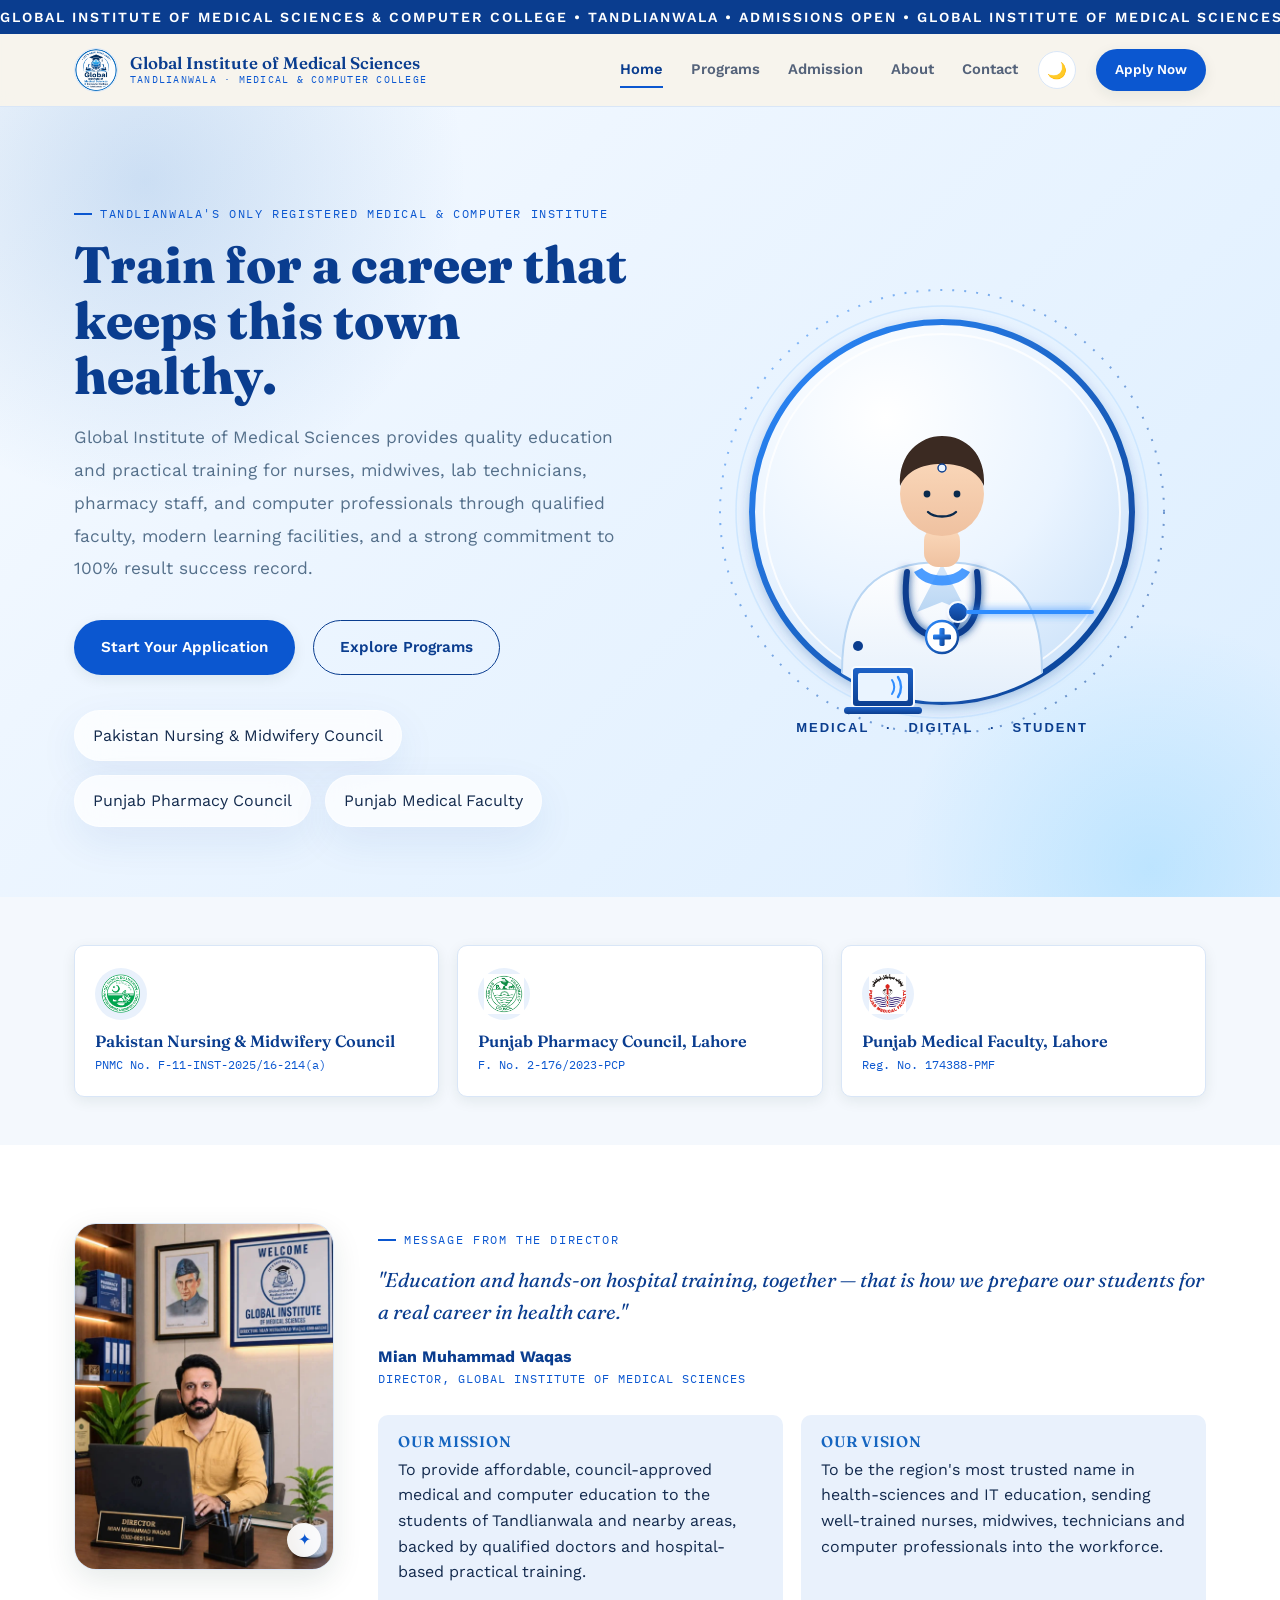
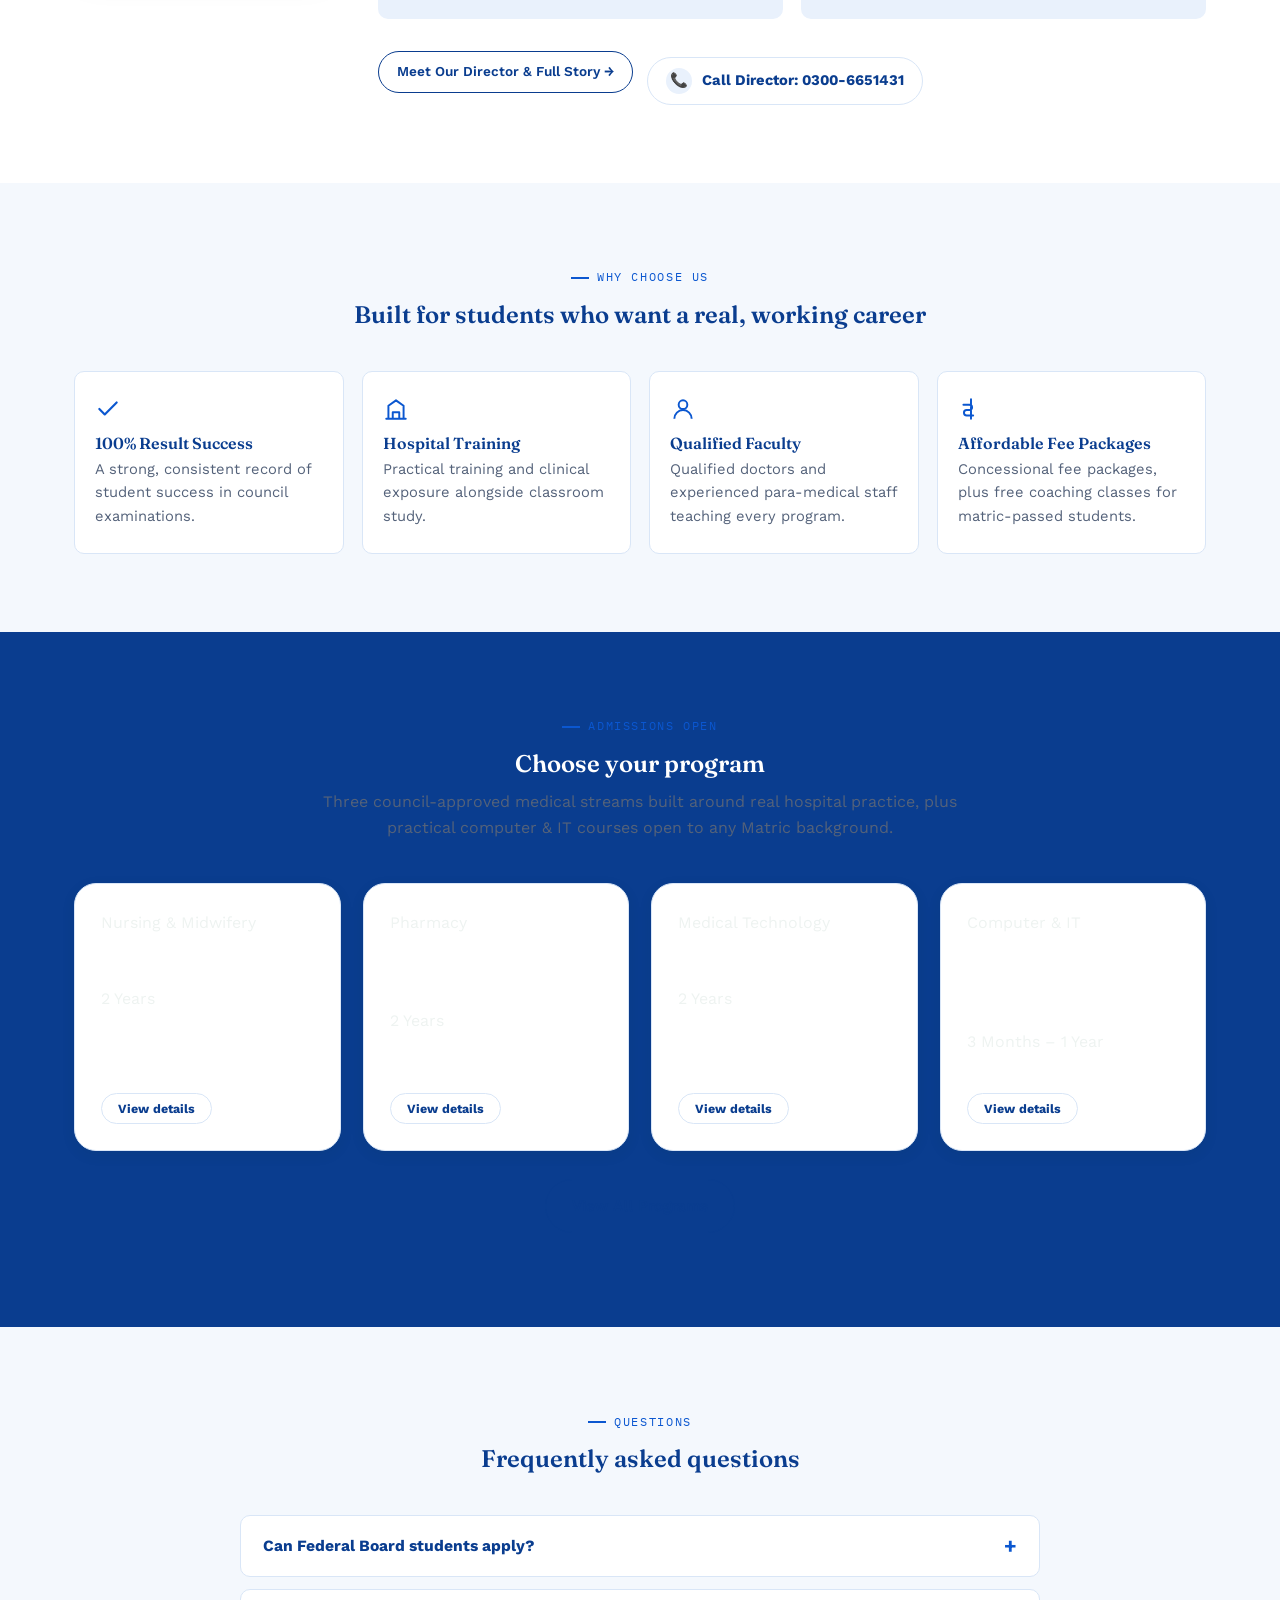
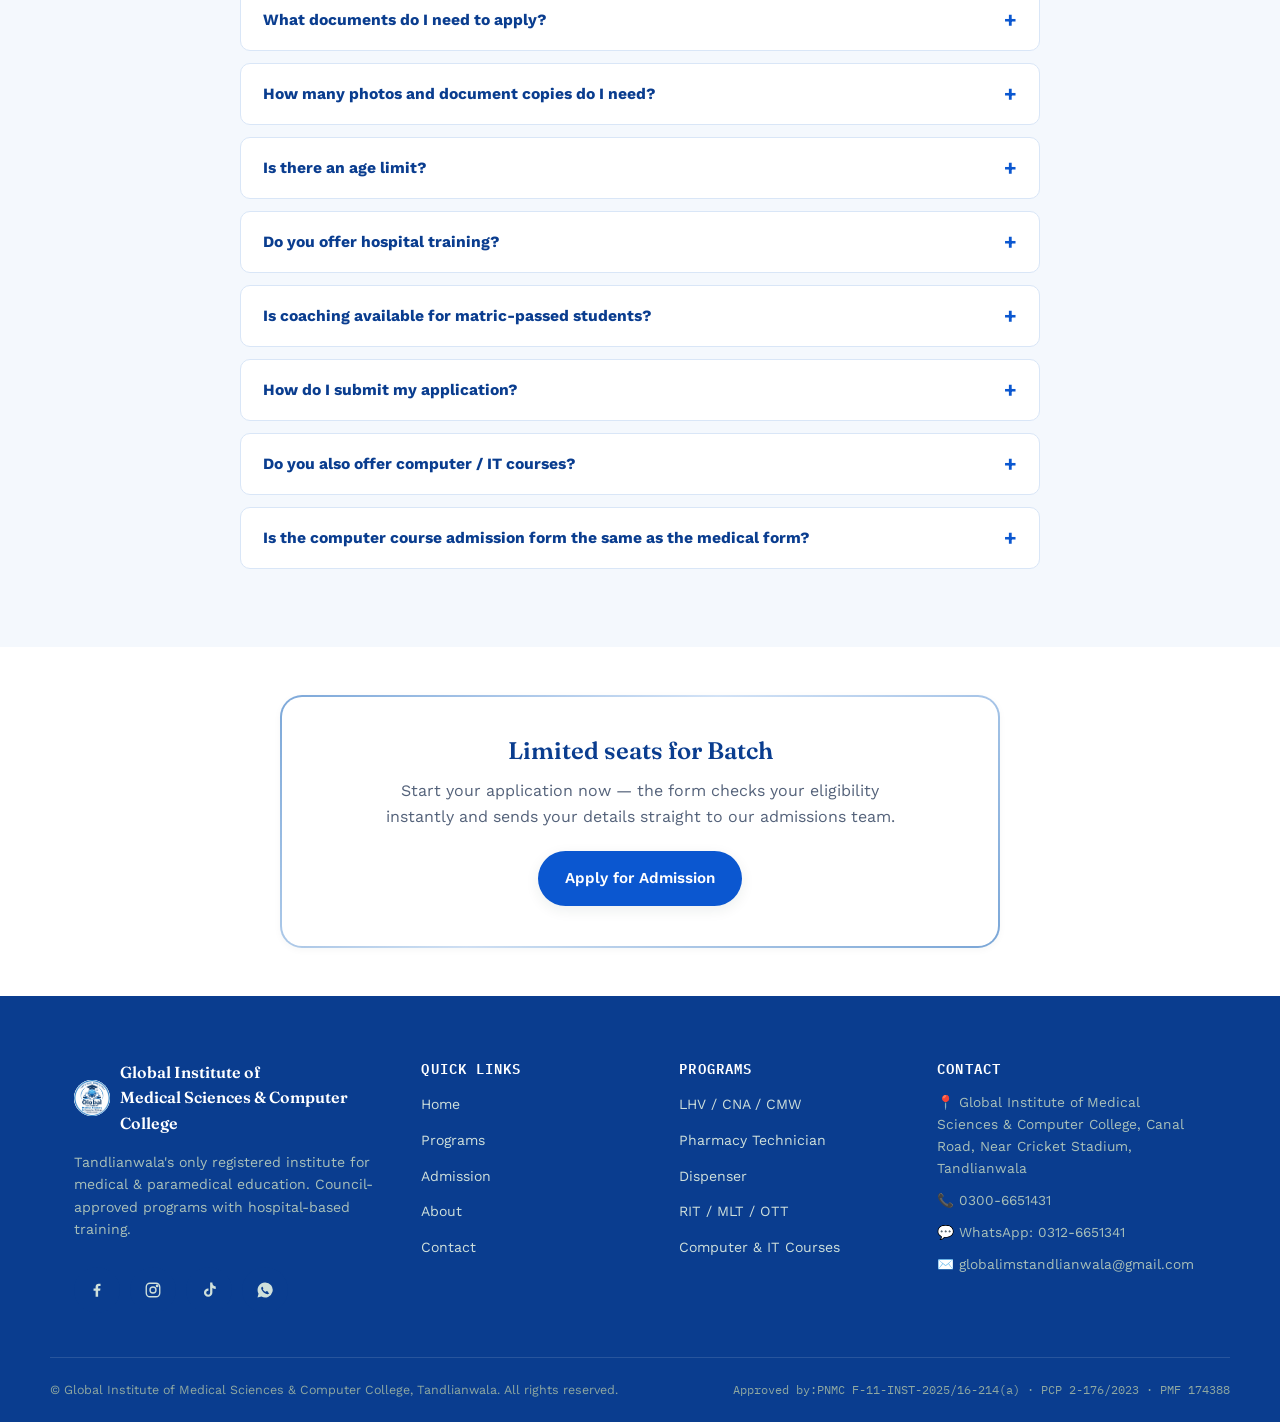
==== index.html @ f75f9fca "Auto update: index.html" ====
<!doctype html>
<html lang="en">
  <head>
    <meta charset="UTF-8" />
    <meta name="viewport" content="width=device-width, initial-scale=1.0" />
    <script>
      // Applied before first paint to avoid a flash of the wrong
      // theme. GIMS defaults to the standard white + blue theme;
      // this only switches to dark if the visitor chose it before.
      (function () {
        try {
          if (localStorage.getItem("gims-theme") === "dark") {
            document.documentElement.setAttribute("data-theme", "dark");
          }
        } catch (e) {}
      })();
    </script>
    <title>
      Global Institute of Medical Sciences &amp; Computer College — Tandlianwala
    </title>
    <meta
      name="description"
      content="Tandlianwala's only registered institute for medical, paramedical and computer education. Admissions open for LHV, CNA, CMW, Pharmacy Technician, Medical Technology and Computer/IT courses."
    />
    <link rel="icon" href="images/logo-real.jpg" type="image/jpeg" />

    <link rel="canonical" href="https://www.gimstandlianwala.edu.pk/" />
    <meta name="robots" content="index, follow" />

    <!-- Open Graph -->
    <meta property="og:type" content="website" />
    <meta
      property="og:site_name"
      content="Global Institute of Medical Sciences & Computer College"
    />
    <meta
      property="og:title"
      content="Global Institute of Medical Sciences & Computer College — Tandlianwala"
    />
    <meta
      property="og:description"
      content="Tandlianwala's only registered institute for medical, paramedical and computer education. Admissions open for LHV, CNA, CMW, Pharmacy Technician, Medical Technology and Computer/IT courses."
    />
    <meta property="og:url" content="https://www.gimstandlianwala.edu.pk/" />
    <meta
      property="og:image"
      content="https://www.gimstandlianwala.edu.pk/images/logo-real.jpg"
    />
    <meta property="og:locale" content="en_PK" />

    <!-- Twitter Card -->
    <meta name="twitter:card" content="summary_large_image" />
    <meta
      name="twitter:title"
      content="Global Institute of Medical Sciences & Computer College — Tandlianwala"
    />
    <meta
      name="twitter:description"
      content="Tandlianwala's only registered institute for medical, paramedical and computer education. Admissions open for LHV, CNA, CMW, Pharmacy Technician, Medical Technology and Computer/IT courses."
    />
    <meta
      name="twitter:image"
      content="https://www.gimstandlianwala.edu.pk/images/logo-real.jpg"
    />
    <link rel="preconnect" href="https://fonts.googleapis.com" />
    <link rel="preconnect" href="https://fonts.gstatic.com" crossorigin />
    <link
      href="https://fonts.googleapis.com/css2?family=Fraunces:wght@400;500;600;700&family=Work+Sans:wght@400;500;600;700&family=IBM+Plex+Mono:wght@400;500;600&display=swap"
      rel="stylesheet"
    />
    <link rel="stylesheet" href="css/style.css" />
    <link rel="stylesheet" href="css/gims-theme-dark.css" />
    <script type="application/ld+json">
      {
        "@context": "https://schema.org",
        "@type": "EducationalOrganization",
        "name": "Global Institute of Medical Sciences & Computer College",
        "url": "https://www.gimstandlianwala.edu.pk/",
        "logo": "https://www.gimstandlianwala.edu.pk/images/logo-real.jpg",
        "image": "https://www.gimstandlianwala.edu.pk/images/logo-real.jpg",
        "description": "Registered institute for medical, paramedical and computer education in Tandlianwala, Punjab, Pakistan.",
        "address": {
          "@type": "PostalAddress",
          "streetAddress": "Canal Road, Near Cricket Stadium",
          "addressLocality": "Tandlianwala",
          "addressRegion": "Punjab",
          "addressCountry": "PK"
        },
        "telephone": "+92-300-6651431",
        "email": "globalimstandlianwala@gmail.com",
        "sameAs": [
          "https://www.facebook.com/profile.php?id=61558160542675",
          "https://instagram.com/Global%20Medical%20College%20Tandlianwala",
          "https://www.tiktok.com/@global_medical_clg_tndla"
        ]
      }
    </script>
  </head>
  <body>
    <div id="preloader" aria-hidden="true">
      <span class="pl-mark">Global Institute</span>
      <span class="pl-bar"></span>
    </div>
    <!-- ================= HEADER ================= -->
    <header class="site-header">
      <div class="ecg-strip">
        <div class="marquee">
          GLOBAL INSTITUTE OF MEDICAL SCIENCES & COMPUTER COLLEGE • TANDLIANWALA
          • ADMISSIONS OPEN  • GLOBAL INSTITUTE OF MEDICAL SCIENCES &
          COMPUTER COLLEGE • TANDLIANWALA • ADMISSIONS OPEN •
        </div>
      </div>
      <div class="header-inner">
        <a href="index.html" class="logo-link">
          <img
            src="images/logo-real.jpg"
            alt="Global Institute of Medical Sciences logo"
            width="44"
            height="44"
          />
          <span class="logo-text">
            <span class="name">Global Institute of Medical Sciences</span>
            <span class="place"
              >Tandlianwala &middot; Medical &amp; Computer College</span
            >
          </span>
        </a>
        <nav class="main-nav" id="mainNav">
          <a href="index.html" aria-current="page">Home</a>
          <a href="programs.html">Programs</a>
          <a href="admission.html">Admission</a>
          <a href="about.html">About</a>
          <a href="contact.html">Contact</a>
        </nav>
        <button
          type="button"
          class="gims-theme-toggle"
          id="gimsThemeToggle"
          aria-label="Switch to dark theme"
          aria-pressed="false"
        >
          <span class="gims-theme-toggle-ic" aria-hidden="true">🌙</span>
        </button>
        <a href="admission.html" class="btn btn-primary btn-sm header-cta"
          >Apply Now</a
        >
        <button
          class="nav-toggle"
          aria-label="Toggle menu"
          aria-expanded="false"
          aria-controls="mainNav"
        >
          ☰
        </button>
      </div>
    </header>

    <!-- ================= HERO ================= -->
    <section class="hero">
      <span class="hero-glow" aria-hidden="true"></span>
      <div class="container hero-grid">
        <div>
          <div class="eyebrow">
            Tandlianwala's only registered medical & Computer institute
          </div>
          <h1 data-split-words>
            Train for a career that keeps this town healthy.
          </h1>
          <p class="lede">
            Global Institute of Medical Sciences provides quality education and
            practical training for nurses, midwives, lab technicians, pharmacy
            staff, and computer professionals through qualified faculty, modern
            learning facilities, and a strong commitment to 100% result success
            record.
          </p>
          <div class="hero-ctas">
            <a href="admission.html" class="btn btn-primary gims-shine-btn"
              >Start Your Application</a
            >
            <a href="programs.html" class="btn btn-outline gims-hover-btn"
              >Explore Programs</a
            >
          </div>
          <div class="hero-badge-row">
            <span class="hero-badge"
              ><span class="dot"></span> Pakistan Nursing &amp; Midwifery
              Council</span
            >
            <span class="hero-badge"
              ><span class="dot"></span> Punjab Pharmacy Council</span
            >
            <span class="hero-badge"
              ><span class="dot"></span> Punjab Medical Faculty</span
            >
          </div>
        </div>
        <div class="stage">
          <svg
            class="badge-svg"
            viewBox="0 0 480 480"
            xmlns="http://www.w3.org/2000/svg"
          >
            <defs>
              <radialGradient id="bgCircle" cx="35%" cy="25%" r="80%">
                <stop offset="0%" stop-color="#FFFFFF" />
                <stop offset="60%" stop-color="#EAF4FF" />
                <stop offset="100%" stop-color="#CFE4FA" />
              </radialGradient>
              <linearGradient id="ringGrad" x1="0" y1="0" x2="1" y2="1">
                <stop offset="0%" stop-color="#2E8CFF" />
                <stop offset="100%" stop-color="#0B3E8F" />
              </linearGradient>
              <linearGradient id="coatGrad" x1="0" y1="0" x2="0" y2="1">
                <stop offset="0%" stop-color="#FFFFFF" />
                <stop offset="100%" stop-color="#E4EFFB" />
              </linearGradient>
              <linearGradient id="skinGrad" x1="0" y1="0" x2="0" y2="1">
                <stop offset="0%" stop-color="#FBD9BB" />
                <stop offset="100%" stop-color="#EFC1A0" />
              </linearGradient>
              <linearGradient id="scrubShadow" x1="0" y1="0" x2="0" y2="1">
                <stop offset="0%" stop-color="#D6E7FA" />
                <stop offset="100%" stop-color="#B9D6F3" />
              </linearGradient>
              <linearGradient id="crossGrad" x1="0" y1="0" x2="1" y2="1">
                <stop offset="0%" stop-color="#2E8CFF" />
                <stop offset="100%" stop-color="#0B3E8F" />
              </linearGradient>
              <linearGradient id="laptopGrad" x1="0" y1="0" x2="0" y2="1">
                <stop offset="0%" stop-color="#1E63C9" />
                <stop offset="100%" stop-color="#0B3E8F" />
              </linearGradient>
              <radialGradient id="softShadow" cx="50%" cy="50%" r="50%">
                <stop offset="0%" stop-color="#0B3E8F" stop-opacity=".18" />
                <stop offset="100%" stop-color="#0B3E8F" stop-opacity="0" />
              </radialGradient>
              <filter id="glow" x="-60%" y="-60%" width="220%" height="220%">
                <feGaussianBlur stdDeviation="4" result="b" />
                <feMerge>
                  <feMergeNode in="b" />
                  <feMergeNode in="SourceGraphic" />
                </feMerge>
              </filter>
              <filter
                id="cardShadow"
                x="-40%"
                y="-40%"
                width="180%"
                height="180%"
              >
                <feDropShadow
                  dx="0"
                  dy="4"
                  stdDeviation="6"
                  flood-color="#0B3E8F"
                  flood-opacity="0.25"
                />
              </filter>
              <clipPath id="circleClip">
                <circle cx="240" cy="240" r="190" />
              </clipPath>
            </defs>

            <!-- outer premium ring -->
            <circle
              class="ring"
              cx="240"
              cy="240"
              r="222"
              fill="none"
              stroke="url(#ringGrad)"
              stroke-width="2"
              stroke-dasharray="2 10"
              opacity=".55"
            />
            <circle
              cx="240"
              cy="240"
              r="206"
              fill="none"
              stroke="#BFE0FF"
              stroke-width="1.5"
              opacity=".6"
            />

            <!-- main badge circle -->
            <circle
              cx="240"
              cy="240"
              r="190"
              fill="url(#bgCircle)"
              stroke="url(#ringGrad)"
              stroke-width="6"
              filter="url(#cardShadow)"
            />
            <circle
              cx="240"
              cy="240"
              r="178"
              fill="none"
              stroke="#FFFFFF"
              stroke-width="2"
              opacity=".8"
            />

            <g clip-path="url(#circleClip)">
              <ellipse
                cx="240"
                cy="440"
                rx="190"
                ry="60"
                fill="url(#softShadow)"
              />

              <!-- ===== FULL DOCTOR FIGURE ===== -->
              <g class="float">
                <!-- body / coat -->
                <path
                  d="M140,400 C140,320 175,290 240,290 C305,290 340,320 340,400 L340,430 L140,430 Z"
                  fill="url(#coatGrad)"
                  stroke="#B9D6F3"
                  stroke-width="2"
                />
                <!-- coat lapel -->
                <path
                  d="M240,292 L215,340 L240,330 L265,340 Z"
                  fill="url(#scrubShadow)"
                />
                <!-- scrub collar under coat -->
                <path
                  d="M212,300 C222,318 258,318 268,300 L260,296 C252,306 228,306 220,296 Z"
                  fill="#2E8CFF"
                  opacity=".85"
                />

                <!-- neck -->
                <rect
                  x="222"
                  y="255"
                  width="36"
                  height="40"
                  rx="14"
                  fill="url(#skinGrad)"
                />
                <!-- head -->
                <circle cx="240" cy="222" r="42" fill="url(#skinGrad)" />
                <!-- hair -->
                <path
                  d="M198,214 C196,182 218,164 240,164 C264,164 284,182 282,214 C276,200 262,192 240,192 C218,192 204,200 198,214 Z"
                  fill="#3B2A22"
                />
                <!-- simple face -->
                <circle cx="225" cy="222" r="3.4" fill="#0A2A4D" />
                <circle cx="255" cy="222" r="3.4" fill="#0A2A4D" />
                <path
                  d="M226,240 C232,246 248,246 254,240"
                  fill="none"
                  stroke="#0A2A4D"
                  stroke-width="2.4"
                  stroke-linecap="round"
                />

                <!-- head mirror band (classic doctor emblem, subtle) -->
                <circle
                  cx="240"
                  cy="196"
                  r="4"
                  fill="#EAF4FF"
                  stroke="#0B3E8F"
                  stroke-width="1.4"
                />

                <!-- stethoscope -->
                <path
                  d="M205,300 C200,340 210,360 232,364 C250,367 258,352 256,338"
                  fill="none"
                  stroke="#0B3E8F"
                  stroke-width="6"
                  stroke-linecap="round"
                  filter="url(#glow)"
                />
                <path
                  d="M275,300 C280,340 270,360 248,364"
                  fill="none"
                  stroke="#0B3E8F"
                  stroke-width="6"
                  stroke-linecap="round"
                  filter="url(#glow)"
                />
                <circle
                  cx="256"
                  cy="340"
                  r="10"
                  fill="url(#laptopGrad)"
                  stroke="#F7FBFF"
                  stroke-width="2"
                />

                <!-- coat cross badge -->
                <g transform="translate(240,365)">
                  <circle
                    r="16"
                    fill="#FFFFFF"
                    stroke="url(#crossGrad)"
                    stroke-width="2.4"
                  />
                  <rect
                    x="-2.6"
                    y="-9"
                    width="5.2"
                    height="18"
                    rx="1.4"
                    fill="url(#crossGrad)"
                  />
                  <rect
                    x="-9"
                    y="-2.6"
                    width="18"
                    height="5.2"
                    rx="1.4"
                    fill="url(#crossGrad)"
                  />
                </g>
              </g>
            </g>

            <!-- ===== ECG line arcing across the badge ===== -->
            <g transform="translate(90,300)">
              <polyline
                class="ecg"
                points="0,40 26,40 40,40 52,10 66,74 80,20 94,40 300,40"
                fill="none"
                stroke="#2E8CFF"
                stroke-width="4"
                stroke-linecap="round"
                stroke-linejoin="round"
                filter="url(#glow)"
              />
              <circle class="pulse-dot" cx="66" cy="74" r="5" fill="#0B3E8F" />
            </g>

            <!-- ===== laptop / computer icon: "digital learning for students" ===== -->
            <g transform="translate(150,395)">
              <rect
                x="0"
                y="0"
                width="62"
                height="40"
                rx="4"
                fill="url(#laptopGrad)"
                stroke="#F7FBFF"
                stroke-width="2"
              />
              <rect x="6" y="6" width="50" height="28" rx="2" fill="#EAF4FF" />
              <path
                d="M46,10 C50,16 50,24 46,30"
                fill="none"
                stroke="#2E8CFF"
                stroke-width="2.4"
                stroke-linecap="round"
              />
              <path
                d="M40,13 C43,17 43,23 40,27"
                fill="none"
                stroke="#2E8CFF"
                stroke-width="2"
                stroke-linecap="round"
              />
              <rect
                x="-8"
                y="40"
                width="78"
                height="7"
                rx="3.5"
                fill="url(#laptopGrad)"
              />
            </g>

            <!-- badge label -->
            <text
              x="240"
              y="460"
              text-anchor="middle"
              fill="#0B3E8F"
              font-family="-apple-system, 'Segoe UI', sans-serif"
              font-size="13"
              letter-spacing="2"
              font-weight="600"
            >
              MEDICAL &nbsp; · &nbsp; DIGITAL &nbsp; · &nbsp; STUDENT
            </text>
          </svg>
        </div>
      </div>
    </section>

    <!-- ================= TRUST STRIP ================= -->
    <section class="section-tight">
      <div class="container">
        <div class="trust-strip">
          <div class="trust-card">
            <div class="seal">
              <img
                src="images/pnmc.png"
                alt="Pakistan Nursing &amp; Midwifery Council seal"
                width="300"
                height="294"
                loading="lazy"
              />
            </div>
            <h4>Pakistan Nursing &amp; Midwifery Council</h4>
            <div class="lic-no">PNMC No. F-11-INST-2025/16-214(a)</div>
          </div>
          <div class="trust-card">
            <div class="seal">
              <img
                src="images/pharmacy-council.png"
                alt="Punjab Pharmacy Council seal"
                width="600"
                height="600"
                loading="lazy"
              />
            </div>
            <h4>Punjab Pharmacy Council, Lahore</h4>
            <div class="lic-no">F. No. 2-176/2023-PCP</div>
          </div>
          <div class="trust-card">
            <div class="seal">
              <img
                src="images/pmf.png"
                alt="Punjab Medical Faculty seal"
                width="257"
                height="277"
                loading="lazy"
              />
            </div>
            <h4>Punjab Medical Faculty, Lahore</h4>
            <div class="lic-no">Reg. No. 174388-PMF</div>
          </div>
        </div>
      </div>
    </section>

    <!-- ================= DIRECTOR / MISSION ================= -->
    <section class="section section-alt">
      <div class="container director-grid">
        <div class="gims-director-card">
          <img
            class="director-photo"
            src="images/director.jpg"
            alt="Mian Muhammad Waqas, Director, Global Institute of Medical Sciences"
            width="1080"
            height="1440"
            loading="lazy"
          />
          <span class="gims-director-accent" aria-hidden="true">✦</span>
        </div>
        <div>
          <div class="eyebrow">Message from the director</div>
          <p class="director-quote">
            "Education and hands-on hospital training, together — that is how we
            prepare our students for a real career in health care."
          </p>
          <div class="director-name">Mian Muhammad Waqas</div>
          <div class="director-title">
            Director, Global Institute of Medical Sciences
          </div>
          <div class="mv-grid">
            <div class="mv-card">
              <h4>Our Mission</h4>
              <p>
                To provide affordable, council-approved medical and computer
                education to the students of Tandlianwala and nearby areas,
                backed by qualified doctors and hospital-based practical
                training.
              </p>
            </div>
            <div class="mv-card">
              <h4>Our Vision</h4>
              <p>
                To be the region's most trusted name in health-sciences and IT
                education, sending well-trained nurses, midwives, technicians
                and computer professionals into the workforce.
              </p>
            </div>
          </div>
          <div
            style="
              display: flex;
              flex-wrap: wrap;
              gap: 14px;
              align-items: center;
              margin-top: 20px;
            "
          >
            <a href="about.html" class="btn btn-outline btn-sm"
              >Meet Our Director &amp; Full Story →</a
            >
            <a href="tel:+923006651431" class="gims-director-contact">
              <span class="ic" aria-hidden="true">📞</span>
              Call Director: 0300-6651431
            </a>
          </div>
        </div>
      </div>
    </section>

    <!-- ================= WHY CHOOSE US ================= -->
    <section class="section">
      <div class="container">
        <div class="section-head">
          <div class="eyebrow" style="justify-content: center">
            Why choose us
          </div>
          <h2>Built for students who want a real, working career</h2>
        </div>
        <div class="feature-grid">
          <div class="feature-card">
            <div class="icon">
              <svg width="26" height="26" viewBox="0 0 24 24" fill="none">
                <path
                  d="M4 12l5 5L20 6"
                  stroke="currentColor"
                  stroke-width="2"
                  stroke-linecap="round"
                  stroke-linejoin="round"
                />
              </svg>
            </div>
            <h4>100% Result Success</h4>
            <p>
              A strong, consistent record of student success in council
              examinations.
            </p>
          </div>
          <div class="feature-card">
            <div class="icon">
              <svg width="26" height="26" viewBox="0 0 24 24" fill="none">
                <path
                  d="M3 21h18M5 21V9l7-5 7 5v12M9 21v-6h6v6"
                  stroke="currentColor"
                  stroke-width="1.8"
                  stroke-linecap="round"
                  stroke-linejoin="round"
                />
              </svg>
            </div>
            <h4>Hospital Training</h4>
            <p>
              Practical training and clinical exposure alongside classroom
              study.
            </p>
          </div>
          <div class="feature-card">
            <div class="icon">
              <svg width="26" height="26" viewBox="0 0 24 24" fill="none">
                <circle
                  cx="12"
                  cy="8"
                  r="4"
                  stroke="currentColor"
                  stroke-width="1.8"
                />
                <path
                  d="M4 21c0-4.4 3.6-8 8-8s8 3.6 8 8"
                  stroke="currentColor"
                  stroke-width="1.8"
                />
              </svg>
            </div>
            <h4>Qualified Faculty</h4>
            <p>
              Qualified doctors and experienced para-medical staff teaching
              every program.
            </p>
          </div>
          <div class="feature-card">
            <div class="icon">
              <svg width="26" height="26" viewBox="0 0 24 24" fill="none">
                <path
                  d="M12 3v18M5 8h5.5a2.5 2.5 0 010 5H8a2.5 2.5 0 000 5h6"
                  stroke="currentColor"
                  stroke-width="1.8"
                  stroke-linecap="round"
                />
              </svg>
            </div>
            <h4>Affordable Fee Packages</h4>
            <p>
              Concessional fee packages, plus free coaching classes for
              matric-passed students.
            </p>
          </div>
        </div>
      </div>
    </section>

    <!-- ================= PROGRAMS PREVIEW ================= -->
    <section class="section section-navy">
      <div class="container">
        <div class="section-head">
          <div class="eyebrow" style="justify-content: center">
            Admissions open
          </div>
          <h2>Choose your program</h2>
          <p>
            Three council-approved medical streams built around real hospital
            practice, plus practical computer &amp; IT courses open to any
            Matric background.
          </p>
        </div>
        <div class="program-grid">
          <div
            class="gims-flip-card"
            tabindex="0"
            aria-label="Nursing & Midwifery programs — press Enter to flip for details"
          >
            <div class="gims-flip-card-inner">
              <div class="gims-flip-card-front">
                <span class="cat-tag">Nursing &amp; Midwifery</span>
                <h3>CNA · CMW · LHV</h3>
                <span class="dur">2 Years</span>
                <button
                  type="button"
                  class="gims-flip-toggle"
                  aria-label="Show eligibility and details for Nursing & Midwifery programs"
                >
                  View details
                </button>
              </div>
              <div class="gims-flip-card-back">
                <div>
                  <h4>CNA · CMW · LHV</h4>
                  <p>
                    Certified Nursing Assistant, Community Midwife and Lady
                    Health Visitor — approved by the Pakistan Nursing &amp;
                    Midwifery Council and Punjab Medical Faculty.
                  </p>
                  <div class="gims-flip-meta">
                    Eligibility: Matric, 40–45% marks
                  </div>
                  <div class="gims-flip-meta">Age limit: 35–40 years</div>
                </div>
                <a class="card-link" href="programs.html#nursing"
                  >View full details →</a
                >
                <button
                  type="button"
                  class="gims-flip-toggle"
                  aria-label="Hide details"
                >
                  ← Back
                </button>
              </div>
            </div>
          </div>

          <div
            class="gims-flip-card"
            tabindex="0"
            aria-label="Pharmacy programs — press Enter to flip for details"
          >
            <div class="gims-flip-card-inner">
              <div class="gims-flip-card-front">
                <span class="cat-tag">Pharmacy</span>
                <h3>Pharmacy Technician · Dispenser</h3>
                <span class="dur">2 Years</span>
                <button
                  type="button"
                  class="gims-flip-toggle"
                  aria-label="Show eligibility and details for Pharmacy programs"
                >
                  View details
                </button>
              </div>
              <div class="gims-flip-card-back">
                <div>
                  <h4>Pharmacy Technician · Dispenser</h4>
                  <p>
                    Approved by the Punjab Pharmacy Council, Lahore — a direct
                    route to your own medical store.
                  </p>
                  <div class="gims-flip-meta">
                    Eligibility: Matric (Science), 45% marks
                  </div>
                  <div class="gims-flip-meta">Age limit: 35 years</div>
                </div>
                <a class="card-link" href="programs.html#pharmacy"
                  >View full details →</a
                >
                <button
                  type="button"
                  class="gims-flip-toggle"
                  aria-label="Hide details"
                >
                  ← Back
                </button>
              </div>
            </div>
          </div>

          <div
            class="gims-flip-card"
            tabindex="0"
            aria-label="Medical Technology programs — press Enter to flip for details"
          >
            <div class="gims-flip-card-inner">
              <div class="gims-flip-card-front">
                <span class="cat-tag">Medical Technology</span>
                <h3>RIT · MLT · OTT</h3>
                <span class="dur">2 Years</span>
                <button
                  type="button"
                  class="gims-flip-toggle"
                  aria-label="Show eligibility and details for Medical Technology programs"
                >
                  View details
                </button>
              </div>
              <div class="gims-flip-card-back">
                <div>
                  <h4>RIT · MLT · OTT</h4>
                  <p>
                    X-Ray, Medical Lab and Operation Theatre Technician
                    diplomas, approved by the Punjab Medical Faculty.
                  </p>
                  <div class="gims-flip-meta">
                    Eligibility: Matric Science or F.Sc, 45% marks
                  </div>
                  <div class="gims-flip-meta">Age limit: 35 years</div>
                </div>
                <a class="card-link" href="programs.html#medtech"
                  >View full details →</a
                >
                <button
                  type="button"
                  class="gims-flip-toggle"
                  aria-label="Hide details"
                >
                  ← Back
                </button>
              </div>
            </div>
          </div>

          <div
            class="gims-flip-card"
            tabindex="0"
            aria-label="Computer & IT courses — press Enter to flip for details"
          >
            <div class="gims-flip-card-inner">
              <div class="gims-flip-card-front">
                <span class="cat-tag">Computer &amp; IT</span>
                <h3>
                  Basic Computer · Graphic Design · Web Dev · AI &amp; more
                </h3>
                <span class="dur">3 Months – 1 Year</span>
                <button
                  type="button"
                  class="gims-flip-toggle"
                  aria-label="Show eligibility and details for Computer & IT courses"
                >
                  View details
                </button>
              </div>
              <div class="gims-flip-card-back">
                <div>
                  <h4>Computer &amp; IT Courses</h4>
                  <p>
                    Short-course computer training open to any Matric background
                    — no science subjects required.
                  </p>
                  <div class="gims-flip-meta">
                    Eligibility: Matric (any group)
                  </div>
                  <div class="gims-flip-meta">No minimum percentage</div>
                </div>
                <a class="card-link" href="programs.html#computer"
                  >View full details →</a
                >
                <button
                  type="button"
                  class="gims-flip-toggle"
                  aria-label="Hide details"
                >
                  ← Back
                </button>
              </div>
            </div>
          </div>
        </div>
        <p style="text-align: center; margin-top: 28px">
          <a href="programs.html" class="btn btn-outline gims-hover-btn"
            >View All Programs</a
          >
        </p>
      </div>
    </section>

    <!-- ================= FAQ ================= -->
    <section class="section" id="faq">
      <div class="container">
        <div class="section-head">
          <div class="eyebrow" style="justify-content: center">Questions</div>
          <h2>Frequently asked questions</h2>
        </div>
        <div class="faq-list">
          <div class="faq-item">
            <button class="faq-q">
              Can Federal Board students apply? <span class="plus">+</span>
            </button>
            <div class="faq-a">
              <div class="faq-a-inner">
                Yes. Students who have simply passed Matric from the Federal
                Board can apply for the applicable Punjab Medical Faculty (PMF)
                courses — the Matric group does not matter, so Arts, Science and
                Computer Science students are all accepted, and Matric
                percentage does not block this rule. This applies to the
                applicable PMF courses specifically, not automatically to every
                GIMS program, and the usual required documents must still be
                submitted with the application.
              </div>
            </div>
          </div>
          <div class="faq-item">
            <button class="faq-q">
              What documents do I need to apply? <span class="plus">+</span>
            </button>
            <div class="faq-a">
              <div class="faq-a-inner">
                Matric-based applicants need their Matric Result Card, Matric
                Certificate, Applicant CNIC/B-Form, Father/Guardian CNIC,
                Domicile Certificate and passport-size pictures. F.Sc/F.A-based
                applicants additionally submit their F.Sc/F.A Result Card and
                Certificate. The Admission page shows the exact list — and the
                exact photo/copy count — for your selected program.
              </div>
            </div>
          </div>
          <div class="faq-item">
            <button class="faq-q">
              How many photos and document copies do I need?
              <span class="plus">+</span>
            </button>
            <div class="faq-a">
              <div class="faq-a-inner">
                For Nursing programs (LHV, CNA and CMW): 12 passport-size
                photographs are required, a white dupatta or white scarf is
                mandatory for Nursing applicants, and 12 copies of each required
                document are required. For all other programs (Pharmacy,
                Dispenser, MLT, RIT, OTT and other applicable courses): 6
                passport-size photographs are required, and 6 copies of each
                required document are required.
              </div>
            </div>
          </div>
          <div class="faq-item">
            <button class="faq-q">
              Is there an age limit? <span class="plus">+</span>
            </button>
            <div class="faq-a">
              <div class="faq-a-inner">
                Yes, and it varies by program — generally 35 years, and up to 40
                years for the Community Midwife (CMW) program. The admission
                form checks this automatically from your date of birth.
              </div>
            </div>
          </div>
          <div class="faq-item">
            <button class="faq-q">
              Do you offer hospital training? <span class="plus">+</span>
            </button>
            <div class="faq-a">
              <div class="faq-a-inner">
                Yes. Every program includes hospital and clinical practical
                training alongside classroom teaching, supervised by qualified
                doctors and para-medical staff.
              </div>
            </div>
          </div>
          <div class="faq-item">
            <button class="faq-q">
              Is coaching available for matric-passed students?
              <span class="plus">+</span>
            </button>
            <div class="faq-a">
              <div class="faq-a-inner">
                Yes, free coaching classes are offered for students who have
                recently completed their matric examinations.
              </div>
            </div>
          </div>
          <div class="faq-item">
            <button class="faq-q">
              How do I submit my application? <span class="plus">+</span>
            </button>
            <div class="faq-a">
              <div class="faq-a-inner">
                Fill in the online Admission form — it checks your eligibility
                automatically. Once you review and confirm, your application is
                sent straight to our admissions email and our team will contact
                you on the phone/WhatsApp number you provide.
              </div>
            </div>
          </div>
          <div class="faq-item">
            <button class="faq-q">
              Do you also offer computer / IT courses?
              <span class="plus">+</span>
            </button>
            <div class="faq-a">
              <div class="faq-a-inner">
                Yes — Basic Computer, Office Management, Graphic Designing, Web
                Development, Digital Marketing &amp; SEO, Artificial
                Intelligence, Freelancing and E-Commerce, in 3-month, 6-month
                and 1-year batches. These are open to students from any Matric
                background, including students free from Matric exams, with no
                science-subject requirement.
              </div>
            </div>
          </div>
          <div class="faq-item">
            <button class="faq-q">
              Is the computer course admission form the same as the medical
              form? <span class="plus">+</span>
            </button>
            <div class="faq-a">
              <div class="faq-a-inner">
                No — the Admission page has two separate tabs: one for Medical
                &amp; Nursing programs (with the eligibility checker), and a
                separate, simpler form for Computer &amp; IT courses. Pick the
                tab that matches what you're applying for.
              </div>
            </div>
          </div>
        </div>
      </div>
    </section>

    <!-- ================= CTA BANNER ================= -->
    <section class="section-tight section-alt">
      <div class="container">
        <div class="gims-glow-card" style="max-width: 720px; margin: 0 auto">
          <div class="gims-glow-card-inner">
            <h2 style="margin-bottom: 14px">
              Limited seats for Batch 
            </h2>
            <p
              style="
                color: var(--ink-soft);
                max-width: 52ch;
                margin: 0 auto 22px;
              "
            >
              Start your application now — the form checks your eligibility
              instantly and sends your details straight to our admissions team.
            </p>
            <a href="admission.html" class="btn btn-primary gims-shine-btn"
              >Apply for Admission</a
            >
          </div>
        </div>
      </div>
    </section>

    <!-- ================= FOOTER ================= -->
    <footer class="site-footer" id="contact-snippet">
      <div class="container footer-grid">
        <div class="footer-about">
          <div class="f-logo">
            <img
              src="images/logo-real.jpg"
              alt="Global Institute of Medical Sciences logo"
              width="36"
              height="36"
            />
            <span class="name"
              >Global Institute of<br />Medical Sciences & Computer
              College</span
            >
          </div>
          <p>
            Tandlianwala's only registered institute for medical &amp;
            paramedical education. Council-approved programs with hospital-based
            training.
          </p>
          <div class="social-row" style="justify-content: flex-start">
            <a
              class="social-btn gims-social-tooltip"
              data-tooltip="Follow GIMS on Facebook"
              href="https://www.facebook.com/profile.php?id=61558160542675"
              target="_blank"
              rel="noopener"
              aria-label="Facebook"
              ><svg
                width="18"
                height="18"
                viewBox="0 0 24 24"
                fill="currentColor"
              >
                <path
                  d="M13.5 21v-8h2.7l.4-3.1h-3.1V8c0-.9.25-1.5 1.55-1.5H16.7V3.7C16.4 3.66 15.4 3.57 14.24 3.57c-2.42 0-4.08 1.48-4.08 4.19V9.9H7.4V13h2.76v8h3.34z"
                /></svg
            ></a>
            <a
              class="social-btn gims-social-tooltip"
              data-tooltip="Follow GIMS on Instagram"
              href="https://instagram.com/Global%20Medical%20College%20Tandlianwala"
              target="_blank"
              rel="noopener"
              aria-label="Instagram"
              ><svg
                width="18"
                height="18"
                viewBox="0 0 24 24"
                fill="none"
                stroke="currentColor"
                stroke-width="1.8"
              >
                <rect x="3" y="3" width="18" height="18" rx="5" />
                <circle cx="12" cy="12" r="4" />
                <circle cx="17.5" cy="6.5" r="1" /></svg
            ></a>
            <a
              class="social-btn gims-social-tooltip"
              data-tooltip="Follow GIMS on TikTok"
              href="https://www.tiktok.com/@global_medical_clg_tndla?_r=1&amp;_t=ZS-98BRpgxeo1"
              target="_blank"
              rel="noopener"
              aria-label="TikTok"
              ><svg
                width="18"
                height="18"
                viewBox="0 0 24 24"
                fill="currentColor"
              >
                <path
                  d="M16.5 2h-3v13.6a2.6 2.6 0 11-2.2-2.57V9.9a5.6 5.6 0 00-.4 0A5.6 5.6 0 1016.5 15.5V9.2a8.2 8.2 0 004.5 1.35V7.4a5.3 5.3 0 01-4.5-5.4z"
                /></svg
            ></a>
            <a
              class="social-btn gims-social-tooltip"
              data-tooltip="Chat with GIMS on WhatsApp"
              href="https://wa.me/923126651341"
              target="_blank"
              rel="noopener"
              aria-label="WhatsApp"
              ><svg
                width="18"
                height="18"
                viewBox="0 0 24 24"
                fill="currentColor"
              >
                <path
                  d="M12 2a10 10 0 00-8.6 15L2 22l5.2-1.4A10 10 0 1012 2zm5.7 14.3c-.2.6-1.4 1.2-1.9 1.2-.5.1-1.1.1-1.8-.1a13 13 0 01-4.1-2.5 12.6 12.6 0 01-2.4-3.4c-.3-.6-.6-1.3-.6-2 0-.7.4-1.1.6-1.3l.5-.5c.2-.2.4-.3.6 0l1.1 1.7c.1.2.1.4 0 .6l-.5.7c-.1.2-.1.4 0 .6.4.7 1 1.4 1.6 1.9.6.5 1.3.9 2 1.2.2.1.4.1.5-.1l.6-.8c.2-.2.4-.3.6-.1l1.6 1c.2.1.3.3.3.5 0 .2 0 .5-.1.7z"
                /></svg
            ></a>
          </div>
        </div>
        <div>
          <h4>Quick Links</h4>
          <ul>
            <li><a href="index.html">Home</a></li>
            <li><a href="programs.html">Programs</a></li>
            <li><a href="admission.html">Admission</a></li>
            <li>
              <a href="about.html">About</a>
            </li>
            <li>
              <a href="contact.html">Contact</a>
            </li>
          </ul>
        </div>
        <div>
          <h4>Programs</h4>
          <ul>
            <li><a href="programs.html#nursing">LHV / CNA / CMW</a></li>
            <li><a href="programs.html#pharmacy">Pharmacy Technician</a></li>
            <li><a href="programs.html#pharmacy">Dispenser</a></li>
            <li><a href="programs.html#medtech">RIT / MLT / OTT</a></li>
            <li>
              <a href="programs.html#computer">Computer &amp; IT Courses</a>
            </li>
          </ul>
        </div>
        <div class="footer-contact">
          <h4>Contact</h4>
          <ul>
            <li>
              📍 Global Institute of Medical Sciences & Computer College, Canal
              Road, Near Cricket Stadium, Tandlianwala
            </li>
            <li>📞 0300-6651431</li>
            <li>💬 WhatsApp: 0312-6651341</li>
            <li>✉️ globalimstandlianwala@gmail.com</li>
          </ul>
        </div>
      </div>
      <div class="container footer-bottom">
        <span
          >©  Global Institute of Medical Sciences & Computer College,
          Tandlianwala. All rights reserved.</span
        >
        <span class="lic-nos"
          >Approved by:PNMC F-11-INST-2025/16-214(a) · PCP 2-176/2023 · PMF
          174388</span
        >
      </div>
    </footer>

    <nav class="gims-mobile-nav" aria-label="Mobile quick navigation">
      <a href="index.html" data-page="index.html">
        <span class="ic" aria-hidden="true">🏠</span>
        <span>Home</span>
      </a>
      <a href="programs.html" data-page="programs.html">
        <span class="ic" aria-hidden="true">📚</span>
        <span>Programs</span>
      </a>
      <a
        href="admission.html"
        class="gims-mobile-nav-cta"
        data-page="admission.html"
      >
        <span class="ic" aria-hidden="true">📝</span>
        <span>Admission</span>
      </a>
      <a href="contact.html" data-page="contact.html">
        <span class="ic" aria-hidden="true">📞</span>
        <span>Contact</span>
      </a>
      <a href="about.html" data-page="about.html">
        <span class="ic" aria-hidden="true">☰</span>
        <span>More</span>
      </a>
    </nav>

    <script src="js/data/programs.js"></script>
    <script src="js/admission/formSubmit.js"></script>
    <script src="js/admission/medicalAdmission.js"></script>
    <script src="js/admission/computerAdmission.js"></script>
    <script src="js/pages/contactForm.js"></script>
    <script src="js/pages/programsPage.js"></script>
    <script src="js/ui/nav.js"></script>
    <script src="js/ui/faq.js"></script>
    <script src="js/ui/theme.js"></script>
    <script src="js/ui/mobileNav.js"></script>
    <script src="js/ui/animations.js"></script>
    <script src="js/ui/flipCards.js"></script>
    <script src="js/ui/preloader.js"></script>
    <script src="js/main.js"></script>
  </body>
</html>
---- css/style.css ----
/* ============================================================
   Global Institute of Medical Sciences — Tandlianwala
   Design tokens
   ============================================================ */
:root {
  --navy: #0a3d8f;
  --navy-surface: var(--navy);
  --teal: #1565c0;
  --teal-light: #e9f1fc;
  --cream: #f4f8fd;
  --paper: #ffffff;
  --red: #0b57d0;
  --red-dark: #08409e;
  --gold: #5b9bea;
  --danger: #b23a2e;
  --danger-dark: #8f2e24;
  --ink: #132a4d;
  --ink-soft: #54627a;
  --line: #d9e6f7;
  --font-display: "Fraunces", serif;
  --font-body: "Work Sans", sans-serif;
  --font-mono: "IBM Plex Mono", monospace;
  --radius: 10px;
  --radius-lg: 22px;
  --shadow: 0 10px 30px rgba(11, 47, 44, 0.1);
  --shadow-sm: 0 4px 14px rgba(11, 47, 44, 0.08);
  --container: 1180px;
}

*,
*::before,
*::after {
  box-sizing: border-box;
}
html {
  scroll-behavior: smooth;
}
body {
  margin: 0;
  background: var(--cream);
  color: var(--ink);
  font-family: var(--font-body);
  font-size: 16px;
  line-height: 1.6;
  -webkit-font-smoothing: antialiased;
}
img,
svg {
  max-width: 100%;
  display: block;
}
a {
  color: inherit;
  text-decoration: none;
}
ul {
  margin: 0;
  padding: 0;
  list-style: none;
}
h1,
h2,
h3,
h4 {
  font-family: var(--font-display);
  color: var(--navy);
  margin: 0 0 0.5em;
  line-height: 1.15;
  font-weight: 600;
}
p {
  margin: 0 0 1em;
}
.container {
  max-width: var(--container);
  margin: 0 auto;
  padding: 0 24px;
}
.mono {
  font-family: var(--font-mono);
}
.sr-only {
  position: absolute;
  width: 1px;
  height: 1px;
  padding: 0;
  margin: -1px;
  overflow: hidden;
  clip: rect(0, 0, 0, 0);
  white-space: nowrap;
  border: 0;
}

:focus-visible {
  outline: 3px solid var(--gold);
  outline-offset: 2px;
}

@media (prefers-reduced-motion: reduce) {
  * {
    animation-duration: 0.001ms !important;
    animation-iteration-count: 1 !important;
    transition-duration: 0.001ms !important;
    scroll-behavior: auto !important;
  }
}

/* ============================================================
   PRELOADER
   ============================================================ */
#preloader {
  position: fixed;
  inset: 0;
  z-index: 9999;
  display: flex;
  flex-direction: column;
  align-items: center;
  justify-content: center;
  gap: 14px;
  background: var(--cream);
  transition: opacity 0.6s ease, visibility 0.6s ease;
}
#preloader .pl-mark {
  font-family: var(--font-display);
  font-size: 1.6rem;
  font-weight: 600;
  color: var(--navy);
  letter-spacing: 0.02em;
  filter: blur(6px);
  opacity: 0;
  animation: plReveal 1.1s ease forwards 0.15s;
}
#preloader .pl-bar {
  width: 160px;
  height: 3px;
  border-radius: 999px;
  background: var(--line);
  overflow: hidden;
}
#preloader .pl-bar::after {
  content: "";
  display: block;
  height: 100%;
  width: 40%;
  border-radius: 999px;
  background: linear-gradient(90deg, var(--teal), var(--navy-surface));
  animation: plSlide 1.1s ease-in-out infinite;
}
#preloader.done {
  opacity: 0;
  visibility: hidden;
  pointer-events: none;
}
@keyframes plReveal {
  from {
    filter: blur(6px);
    opacity: 0;
    transform: translateY(6px);
  }
  to {
    filter: blur(0);
    opacity: 1;
    transform: translateY(0);
  }
}
@keyframes plSlide {
  0% {
    transform: translateX(-100%);
  }
  100% {
    transform: translateX(350%);
  }
}
@media (prefers-reduced-motion: reduce) {
  #preloader,
  #preloader .pl-mark,
  #preloader .pl-bar::after {
    animation: none !important;
    transition: none !important;
  }
  #preloader .pl-mark {
    filter: none;
    opacity: 1;
  }
}

/* ============================================================
   SCROLL REVEAL
   ============================================================ */
.reveal {
  opacity: 0;
  transform: translateY(22px);
  transition: opacity 0.7s cubic-bezier(0.16, 1, 0.3, 1),
    transform 0.7s cubic-bezier(0.16, 1, 0.3, 1);
}
.reveal.is-visible {
  opacity: 1;
  transform: translateY(0);
}

/* ---------- eyebrow / labels ---------- */
.eyebrow {
  display: inline-flex;
  align-items: center;
  gap: 8px;
  font-family: var(--font-mono);
  font-size: 0.72rem;
  letter-spacing: 0.14em;
  text-transform: uppercase;
  color: var(--red);
  margin-bottom: 14px;
}
.eyebrow::before {
  content: "";
  width: 18px;
  height: 2px;
  background: var(--red);
  display: inline-block;
}

/* ---------- buttons ---------- */
.btn {
  display: inline-flex;
  align-items: center;
  justify-content: center;
  gap: 8px;
  padding: 14px 26px;
  border-radius: 999px;
  font-weight: 600;
  font-size: 0.95rem;
  border: 1.5px solid transparent;
  cursor: pointer;
  transition:
    transform 0.15s ease,
    box-shadow 0.15s ease,
    background 0.15s ease,
    color 0.15s ease;
  font-family: var(--font-body);
}
.btn:hover {
  transform: translateY(-2px);
}
.btn-primary {
  background: var(--red);
  color: #fff;
  box-shadow: var(--shadow-sm);
}
.btn-primary:hover {
  background: var(--red-dark);
}
.btn-outline {
  border-color: var(--navy-surface);
  color: var(--navy);
  background: transparent;
}
.btn-outline:hover {
  background: var(--navy-surface);
  color: #fff;
}
.btn-block {
  width: 100%;
}
.btn-sm {
  padding: 9px 18px;
  font-size: 0.85rem;
}
.btn[disabled] {
  opacity: 0.5;
  cursor: not-allowed;
  transform: none;
}

/* ============================================================
   HEADER
   ============================================================ */
.site-header {
  position: sticky;
  top: 0;
  z-index: 100;
  background: rgba(247, 244, 236, 0.92);
  backdrop-filter: blur(8px);
  border-bottom: 1px solid var(--line);
}
.ecg-strip {
  height: 34px;
  background: var(--navy-surface);
  overflow: hidden;
  display: flex;
  align-items: center;
}

.marquee {
  display: inline-block;
  white-space: nowrap;
  color: #fff;
  font-size: 14px;
  font-weight: 600;
  letter-spacing: 2px;
  text-transform: uppercase;
  animation: marquee 25s linear infinite;
}

@keyframes marquee {
  0% {
    transform: translateX(100%);
  }
  100% {
    transform: translateX(-100%);
  }
}

.header-inner {
  display: flex;
  align-items: center;
  gap: 20px;
  padding: 14px 24px;
  max-width: var(--container);
  margin: 0 auto;
}
.logo-link {
  display: flex;
  align-items: center;
  gap: 12px;
  margin-right: auto;
}
.logo-text {
  line-height: 1.15;
}
.logo-text .name {
  display: block;
  font-family: var(--font-display);
  font-weight: 600;
  font-size: 1.05rem;
  color: var(--navy);
}
.logo-text .place {
  display: block;
  font-family: var(--font-mono);
  font-size: 0.65rem;
  letter-spacing: 0.12em;
  text-transform: uppercase;
  color: var(--red);
}

.main-nav {
  display: flex;
  gap: 28px;
}
.main-nav a {
  font-weight: 600;
  font-size: 0.92rem;
  color: var(--ink-soft);
  position: relative;
  padding: 4px 0;
}
.main-nav a::after {
  content: "";
  position: absolute;
  left: 0;
  bottom: -2px;
  width: 0;
  height: 2px;
  background: var(--red);
  transition: width 0.2s ease;
}
.main-nav a:hover,
.main-nav a[aria-current="page"] {
  color: var(--navy);
}
.main-nav a[aria-current="page"]::after,
.main-nav a:hover::after {
  width: 100%;
}

.nav-toggle {
  display: none;
  background: none;
  border: 1.5px solid var(--navy-surface);
  border-radius: 8px;
  width: 42px;
  height: 42px;
  font-size: 1.2rem;
  cursor: pointer;
  color: var(--navy);
}

@media (max-width: 880px) {
  .main-nav {
    position: absolute;
    top: 100%;
    left: 0;
    right: 0;
    background: var(--paper);
    flex-direction: column;
    gap: 0;
    padding: 8px 24px 18px;
    border-bottom: 1px solid var(--line);
    display: none;
  }
  .main-nav.open {
    display: flex;
  }
  .main-nav a {
    padding: 12px 0;
    border-bottom: 1px solid var(--line);
  }
  .header-cta {
    display: none;
  }
  .nav-toggle {
    display: block;
  }
}

/* ============================================================
   HERO PREMIUM
============================================================ */

.hero {
  position: relative;
  overflow: hidden;
  padding: 90px 0 70px;
  background: linear-gradient(135deg, #f7fbff 0%, #eef6ff 30%, #dceeff 100%);
  --spot-x: 50%;
  --spot-y: 30%;
}

.hero-glow {
  position: absolute;
  inset: 0;
  z-index: 1;
  pointer-events: none;
  background: radial-gradient(
    420px circle at var(--spot-x) var(--spot-y),
    rgba(46, 140, 255, 0.14),
    transparent 70%
  );
  opacity: 0;
  transition: opacity 0.4s ease;
}
.hero:hover .hero-glow {
  opacity: 1;
}
@media (pointer: coarse), (prefers-reduced-motion: reduce) {
  .hero-glow {
    display: none;
  }
}

.hero::before {
  content: "";
  position: absolute;
  width: 650px;
  height: 650px;
  left: -180px;
  top: -250px;
  border-radius: 50%;
  background: radial-gradient(
    circle,
    rgba(21, 101, 192, 0.18),
    transparent 70%
  );
  animation: floatBlob1 12s ease-in-out infinite;
}

.hero::after {
  content: "";
  position: absolute;
  width: 500px;
  height: 500px;
  right: -120px;
  bottom: -220px;
  border-radius: 50%;
  background: radial-gradient(circle, rgba(0, 168, 255, 0.15), transparent 70%);
  animation: floatBlob2 14s ease-in-out infinite;
}

.hero-grid {
  position: relative;
  z-index: 2;
  display: grid;
  grid-template-columns: 1.05fr 0.95fr;
  gap: 70px;
  align-items: center;
}

.hero h1 {
  font-size: clamp(2.5rem, 4vw, 4rem);
  line-height: 1.08;
  font-weight: 800;
  color: #0a3d8f;
  margin-bottom: 18px;
}

.hero .lede {
  font-size: 1.08rem;
  line-height: 1.9;
  color: #55708b;
  max-width: 620px;
}

.hero-ctas {
  display: flex;
  gap: 18px;
  margin-top: 35px;
  flex-wrap: wrap;
}

.hero-badge-row {
  display: flex;
  gap: 14px;
  margin-top: 35px;
  flex-wrap: wrap;
}

.hero-badge {
  background: rgba(255, 255, 255, 0.75);
  backdrop-filter: blur(18px);
  border: 1px solid rgba(255, 255, 255, 0.5);
  border-radius: 60px;
  padding: 12px 18px;
  box-shadow: 0 15px 40px rgba(20, 80, 160, 0.08);
  transition: 0.35s;
}

.hero-badge:hover {
  transform: translateY(-5px);
  box-shadow: 0 25px 50px rgba(20, 80, 160, 0.18);
}

/* ================= BADGE ================= */

.stage {
  position: relative;
  width: 480px;
  height: 480px;
  max-width: 100%;
  aspect-ratio: 1 / 1;
  display: flex;
  justify-content: center;
  align-items: center;
}

.badge-svg {
  width: 100%;
  height: 100%;
  overflow: visible;
}

.ring {
  animation: rotateGlow 22s linear infinite;
  transform-origin: 240px 240px;
}

.pulse-dot {
  animation: pulseDot 1.6s ease-in-out infinite;
}

.ecg {
  stroke-dasharray: 300;
  stroke-dashoffset: 300;
  animation: ecgDraw 3s ease-in-out infinite;
}

.float {
  animation: floatY 5s ease-in-out infinite;
  transform-origin: 240px 240px;
}

/* ================= ANIMATION ================= */

@keyframes rotateGlow {
  from {
    transform: rotate(0deg);
  }
  to {
    transform: rotate(360deg);
  }
}

@keyframes pulseDot {
  0%,
  100% {
    transform: scale(1);
    opacity: 1;
  }
  50% {
    transform: scale(2.2);
    opacity: 0;
  }
}

@keyframes ecgDraw {
  0% {
    stroke-dashoffset: 300;
    opacity: 0.3;
  }
  10% {
    opacity: 1;
  }
  55% {
    stroke-dashoffset: 0;
    opacity: 1;
  }
  75% {
    opacity: 0.4;
  }
  100% {
    stroke-dashoffset: 0;
    opacity: 0.4;
  }
}

@keyframes floatY {
  0%,
  100% {
    transform: translateY(0);
  }
  50% {
    transform: translateY(-4px);
  }
}

/* ================= RESPONSIVE ================= */

@media (max-width: 1200px) {
  .hero-grid {
    grid-template-columns: 1fr 1fr;
    gap: 40px;
  }
  .stage {
    width: 440px;
    height: 440px;
  }
}

@media (max-width: 992px) {
  .hero-grid {
    grid-template-columns: 1fr;
    text-align: center;
  }
  .hero .lede {
    margin: auto;
  }
  .hero-ctas,
  .hero-badge-row {
    justify-content: center;
  }
  .stage {
    width: 420px;
    height: 420px;
    margin: auto;
  }
}

@media (max-width: 576px) {
  .hero {
    padding: 70px 0 50px;
  }
  .stage {
    width: min(88vw, 360px);
    height: min(88vw, 360px);
    margin: auto;
  }
}

@media (max-width: 380px) {
  .stage {
    width: 310px;
    height: 310px;
  }
}

@media (prefers-reduced-motion: reduce) {
  .ring,
  .pulse-dot,
  .ecg,
  .float {
    animation: none !important;
  }
  .ecg {
    stroke-dashoffset: 0;
    opacity: 1;
  }
}
/* ============================================================
   SECTIONS shared
   ============================================================ */
.section {
  padding: 78px 0;
}
.section-tight {
  padding: 48px 0;
}
.section-alt {
  background: var(--paper);
}
.section-navy {
  background: var(--navy-surface);
  color: #eef3f1;
}
.section-navy h2,
.section-navy h3 {
  color: #fff;
}
.section-head {
  max-width: 640px;
  margin: 0 auto 42px;
  text-align: center;
}
.section-head p {
  color: var(--ink-soft);
}
.section-head.left {
  margin: 0 0 42px;
  text-align: left;
}

/* ---------- logo image ---------- */
.logo-link img {
  border-radius: 50%;
  background: #fff;
  object-fit: contain;
  border: 1px solid var(--line);
  box-shadow: 0 0 0 rgba(21, 101, 192, 0);
  transition: box-shadow 0.35s ease, transform 0.35s ease;
}
.logo-link:hover img {
  box-shadow: 0 0 0 4px rgba(21, 101, 192, 0.12),
    0 0 18px rgba(21, 101, 192, 0.35);
  transform: scale(1.04);
}
.f-logo img {
  border-radius: 50%;
  background: #fff;
  object-fit: contain;
  transition: box-shadow 0.35s ease;
}
.f-logo:hover img {
  box-shadow: 0 0 16px rgba(91, 155, 234, 0.55);
}
@media (prefers-reduced-motion: reduce) {
  .logo-link img,
  .f-logo img {
    transition: none;
  }
}

/* ---------- top-level track tabs (Medical / Computer) ---------- */
.track-tabs {
  display: flex;
  gap: 12px;
  flex-wrap: wrap;
  margin-bottom: 36px;
}
.track-tab {
  flex: 1;
  min-width: 220px;
  display: flex;
  align-items: center;
  gap: 14px;
  text-align: left;
  padding: 18px 20px;
  border-radius: var(--radius-lg);
  border: 1.5px solid var(--line);
  background: var(--paper);
  cursor: pointer;
  transition:
    border-color 0.15s ease,
    background 0.15s ease;
}
.track-tab .tt-ic {
  width: 42px;
  height: 42px;
  border-radius: 50%;
  background: var(--teal-light);
  color: var(--teal);
  display: flex;
  align-items: center;
  justify-content: center;
  flex-shrink: 0;
}
.track-tab .tt-title {
  font-family: var(--font-display);
  font-weight: 600;
  color: var(--navy);
  font-size: 1.02rem;
}
.track-tab .tt-sub {
  font-size: 0.8rem;
  color: var(--ink-soft);
}
.track-tab.active {
  border-color: var(--red);
  background: var(--teal-light);
}
.track-panel {
  display: none;
}
.track-panel.active {
  display: block;
  animation: fadeIn 0.25s ease;
}

/* ---------- license / trust strip ---------- */
.trust-strip {
  display: grid;
  grid-template-columns: repeat(3, 1fr);
  gap: 18px;
}
.trust-card {
  background: var(--paper);
  border: 1px solid var(--line);
  border-radius: var(--radius);
  padding: 22px 20px;
  box-shadow: var(--shadow-sm);
  transition: transform 0.25s cubic-bezier(0.16, 1, 0.3, 1),
    box-shadow 0.25s ease, border-color 0.25s ease;
}
.trust-card:hover {
  transform: translateY(-5px) scale(1.015);
  box-shadow: var(--shadow);
  border-color: var(--gold);
}
.trust-card .seal {
  width: 52px;
  height: 52px;
  border-radius: 50%;
  background: var(--teal-light);
  display: flex;
  align-items: center;
  justify-content: center;
  color: var(--teal);
  margin-bottom: 12px;
  padding: 6px;
  transition: transform 0.25s ease;
}
.trust-card:hover .seal {
  transform: scale(1.08);
}
@media (prefers-reduced-motion: reduce) {
  .trust-card,
  .trust-card .seal {
    transition: none;
  }
}
.trust-card .seal img {
  width: 100%;
  height: 100%;
  object-fit: contain;
}
.pd-badge img {
  width: 70%;
  height: 70%;
  object-fit: contain;
}
.trust-card h4 {
  margin-bottom: 4px;
  font-size: 1.02rem;
}
.trust-card .lic-no {
  font-family: var(--font-mono);
  font-size: 0.78rem;
  color: var(--red);
}
@media (max-width: 780px) {
  .trust-strip {
    grid-template-columns: 1fr;
  }
}

/* ---------- director / mission ---------- */
.director-grid {
  display: grid;
  grid-template-columns: 260px 1fr;
  gap: 44px;
  align-items: start;
}
.director-quote {
  font-family: var(--font-display);
  font-size: 1.25rem;
  color: var(--navy);
  font-style: italic;
  margin-bottom: 16px;
}
.director-name {
  font-weight: 700;
  color: var(--navy);
}
.director-title {
  font-family: var(--font-mono);
  font-size: 0.78rem;
  color: var(--red);
  text-transform: uppercase;
  letter-spacing: 0.08em;
}
.mv-grid {
  display: grid;
  grid-template-columns: 1fr 1fr;
  gap: 18px;
  margin-top: 26px;
}
.mv-card {
  background: var(--teal-light);
  border-radius: var(--radius);
  padding: 18px 20px;
}
.mv-card h4 {
  color: var(--teal);
  font-size: 0.95rem;
  text-transform: uppercase;
  letter-spacing: 0.05em;
  margin-bottom: 6px;
}
@media (max-width: 780px) {
  .director-grid {
    grid-template-columns: 1fr;
  }
  .mv-grid {
    grid-template-columns: 1fr;
  }
}

/* ---------- why choose / features ---------- */
.feature-grid {
  display: grid;
  grid-template-columns: repeat(4, 1fr);
  gap: 18px;
}
.feature-card {
  background: var(--paper);
  border: 1px solid var(--line);
  border-radius: var(--radius);
  padding: 24px 20px;
}
.feature-card .icon {
  color: var(--red);
  margin-bottom: 12px;
}
.feature-card h4 {
  font-size: 1rem;
  margin-bottom: 6px;
}
.feature-card p {
  color: var(--ink-soft);
  font-size: 0.92rem;
  margin: 0;
}
@media (max-width: 960px) {
  .feature-grid {
    grid-template-columns: 1fr 1fr;
  }
}
@media (max-width: 560px) {
  .feature-grid {
    grid-template-columns: 1fr;
  }
}

/* ---------- program preview cards ---------- */
.program-grid {
  display: grid;
  grid-template-columns: repeat(auto-fit, minmax(250px, 1fr));
  gap: 22px;
}
.program-card {
  background: var(--paper);
  border: 1px solid var(--line);
  border-radius: var(--radius-lg);
  padding: 26px;
  box-shadow: var(--shadow-sm);
  display: flex;
  flex-direction: column;
  gap: 10px;
  transition:
    transform 0.18s ease,
    box-shadow 0.18s ease;
}
.program-card:hover {
  transform: translateY(-4px);
  box-shadow: var(--shadow);
}
.program-card .cat-tag {
  font-family: var(--font-mono);
  font-size: 0.68rem;
  text-transform: uppercase;
  letter-spacing: 0.1em;
  color: var(--red);
}
.program-card h3 {
  font-size: 1.15rem;
  margin-bottom: 2px;
}
.program-card .dur {
  font-family: var(--font-mono);
  font-size: 0.8rem;
  color: var(--teal);
}
.program-card p {
  color: var(--ink-soft);
  font-size: 0.92rem;
}
.program-card .card-link {
  margin-top: auto;
  font-weight: 700;
  color: var(--navy);
  display: inline-flex;
  align-items: center;
  gap: 6px;
}
@media (max-width: 960px) {
  .program-grid {
    grid-template-columns: 1fr 1fr;
  }
}
@media (max-width: 620px) {
  .program-grid {
    grid-template-columns: 1fr;
  }
}

/* ---------- program filter + full listing (programs.html) ---------- */
.filter-tabs {
  display: flex;
  gap: 10px;
  flex-wrap: wrap;
  margin-bottom: 34px;
}
.filter-tab {
  padding: 9px 18px;
  border-radius: 999px;
  border: 1.5px solid var(--line);
  background: var(--paper);
  font-weight: 600;
  font-size: 0.85rem;
  cursor: pointer;
  color: var(--ink-soft);
}
.filter-tab.active {
  background: var(--navy-surface);
  border-color: var(--navy-surface);
  color: #fff;
}

.program-detail-list {
  display: flex;
  flex-direction: column;
  gap: 16px;
}
.program-detail {
  background: var(--paper);
  border: 1px solid var(--line);
  border-radius: var(--radius-lg);
  overflow: hidden;
}
.pd-head {
  display: flex;
  align-items: center;
  gap: 18px;
  padding: 22px 26px;
  cursor: pointer;
  justify-content: space-between;
}
.pd-head-left {
  display: flex;
  align-items: center;
  gap: 16px;
  flex-wrap: wrap;
}
.pd-badge {
  width: 56px;
  height: 56px;
  border-radius: 50%;
  background: var(--teal-light);
  color: var(--teal);
  display: flex;
  align-items: center;
  justify-content: center;
  font-family: var(--font-mono);
  font-weight: 700;
  font-size: 0.85rem;
  flex-shrink: 0;
}
.pd-head h3 {
  margin: 0;
  font-size: 1.15rem;
}
.pd-meta {
  display: flex;
  gap: 14px;
  flex-wrap: wrap;
  font-size: 0.82rem;
  color: var(--ink-soft);
  margin-top: 4px;
}
.pd-meta span {
  font-family: var(--font-mono);
}
.pd-toggle {
  width: 34px;
  height: 34px;
  border-radius: 50%;
  border: 1.5px solid var(--line);
  display: flex;
  align-items: center;
  justify-content: center;
  flex-shrink: 0;
  transition: transform 0.2s ease;
}
.program-detail[open] .pd-toggle {
  transform: rotate(45deg);
}
.pd-head::-webkit-details-marker {
  display: none;
}
.pd-body {
  padding: 0 26px 28px;
  display: grid;
  grid-template-columns: 1fr 1fr;
  gap: 26px;
  border-top: 1px solid var(--line);
  padding-top: 22px;
}
.pd-col h5 {
  font-family: var(--font-mono);
  text-transform: uppercase;
  letter-spacing: 0.08em;
  font-size: 0.72rem;
  color: var(--red);
  margin-bottom: 10px;
}
.pd-col ul {
  display: flex;
  flex-direction: column;
  gap: 8px;
}
.pd-col li {
  font-size: 0.92rem;
  color: var(--ink-soft);
  padding-left: 18px;
  position: relative;
}
.pd-col li::before {
  content: "—";
  position: absolute;
  left: 0;
  color: var(--teal);
}
@media (max-width: 700px) {
  .pd-body {
    grid-template-columns: 1fr;
  }
  .pd-head {
    align-items: flex-start;
  }
}

/* ---------- FAQ ---------- */
.faq-list {
  max-width: 800px;
  margin: 0 auto;
  display: flex;
  flex-direction: column;
  gap: 12px;
}
.faq-item {
  background: var(--paper);
  border: 1px solid var(--line);
  border-radius: var(--radius);
  overflow: hidden;
}
.faq-q {
  width: 100%;
  text-align: left;
  padding: 18px 22px;
  background: none;
  border: none;
  cursor: pointer;
  font-family: var(--font-body);
  font-weight: 700;
  font-size: 0.98rem;
  color: var(--navy);
  display: flex;
  justify-content: space-between;
  align-items: center;
  gap: 14px;
}
.faq-q .plus {
  flex-shrink: 0;
  transition: transform 0.2s ease;
  color: var(--red);
  font-size: 1.3rem;
}
.faq-item.open .faq-q .plus {
  transform: rotate(45deg);
}
.faq-a {
  max-height: 0;
  overflow: hidden;
  transition: max-height 0.25s ease;
}
.faq-a-inner {
  padding: 0 22px 20px;
  color: var(--ink-soft);
  font-size: 0.93rem;
}

/* ============================================================
   CONTACT
   ============================================================ */
.contact-grid {
  display: grid;
  grid-template-columns: repeat(4, 1fr);
  gap: 18px;
}
.contact-card {
  background: var(--paper);
  border: 1px solid var(--line);
  border-radius: var(--radius);
  padding: 22px;
  text-align: center;
}
.contact-card .ic {
  width: 44px;
  height: 44px;
  border-radius: 50%;
  background: var(--teal-light);
  color: var(--teal);
  display: flex;
  align-items: center;
  justify-content: center;
  margin: 0 auto 12px;
}
.contact-card h4 {
  font-size: 0.95rem;
  margin-bottom: 6px;
}
.contact-card p {
  font-size: 0.86rem;
  color: var(--ink-soft);
  margin-bottom: 10px;
}
.social-row {
  display: flex;
  gap: 10px;
  justify-content: center;
  margin-top: 26px;
}
.social-btn {
  width: 46px;
  height: 46px;
  border-radius: 50%;
  background: var(--navy-surface);
  color: #fff;
  display: flex;
  align-items: center;
  justify-content: center;
  transition:
    transform 0.15s ease,
    background 0.15s ease;
}
.social-btn:hover {
  transform: translateY(-3px);
  background: var(--red);
}
.map-embed {
  border-radius: var(--radius-lg);
  overflow: hidden;
  border: 1px solid var(--line);
  height: 320px;
}
.map-embed iframe {
  width: 100%;
  height: 100%;
  border: 0;
}
@media (max-width: 960px) {
  .contact-grid {
    grid-template-columns: 1fr 1fr;
  }
}
@media (max-width: 560px) {
  .contact-grid {
    grid-template-columns: 1fr;
  }
}

/* ============================================================
   FORMS (admission + contact form)
   ============================================================ */
.form-card {
  background: var(--paper);
  border: 1px solid var(--line);
  border-radius: var(--radius-lg);
  box-shadow: var(--shadow-sm);
  padding: 34px;
}
.field {
  margin-bottom: 20px;
}
.field label {
  display: block;
  font-weight: 700;
  font-size: 0.88rem;
  margin-bottom: 7px;
  color: var(--navy);
}
.field .hint {
  font-size: 0.78rem;
  color: var(--ink-soft);
  margin-top: 5px;
}
.field input[type="text"],
.field input[type="email"],
.field input[type="tel"],
.field input[type="date"],
.field input[type="number"],
.field input[type="file"],
.field select,
.field textarea {
  width: 100%;
  padding: 12px 14px;
  border-radius: 8px;
  border: 1.5px solid var(--line);
  font-family: var(--font-body);
  font-size: 0.95rem;
  background: var(--cream);
  color: var(--ink);
}
.field textarea {
  min-height: 110px;
  resize: vertical;
}
.field input:focus,
.field select:focus,
.field textarea:focus {
  border-color: var(--teal);
  outline: none;
  background: #fff;
}
.field-row {
  display: grid;
  grid-template-columns: 1fr 1fr;
  gap: 18px;
}
@media (max-width: 640px) {
  .field-row {
    grid-template-columns: 1fr;
  }
}

.radio-group {
  display: flex;
  gap: 10px;
  flex-wrap: wrap;
}
.radio-card {
  border: 1.5px solid var(--line);
  border-radius: 10px;
  padding: 12px 16px;
  cursor: pointer;
  display: flex;
  align-items: center;
  gap: 8px;
  font-weight: 600;
  font-size: 0.88rem;
  background: var(--cream);
}
.radio-card input {
  accent-color: var(--red);
}
.radio-card.selected {
  border-color: var(--red);
  background: var(--teal-light);
}

.check-row {
  display: flex;
  align-items: flex-start;
  gap: 10px;
  margin-bottom: 14px;
}
.check-row input {
  margin-top: 4px;
  accent-color: var(--teal);
}
.check-row label {
  font-size: 0.88rem;
  color: var(--ink-soft);
}

#eligibilityResult .gims-alert {
  margin-top: 16px;
}

/* stepper */
.stepper {
  display: flex;
  justify-content: space-between;
  margin-bottom: 40px;
  position: relative;
}
.stepper::before {
  content: "";
  position: absolute;
  top: 16px;
  left: 0;
  right: 0;
  height: 2px;
  background: var(--line);
  z-index: 0;
}
.step {
  position: relative;
  z-index: 1;
  display: flex;
  flex-direction: column;
  align-items: center;
  gap: 8px;
  flex: 1;
}
.step .num {
  width: 34px;
  height: 34px;
  border-radius: 50%;
  background: var(--paper);
  border: 2px solid var(--line);
  display: flex;
  align-items: center;
  justify-content: center;
  font-family: var(--font-mono);
  font-weight: 700;
  font-size: 0.85rem;
  color: var(--ink-soft);
}
.step.active .num {
  border-color: var(--red);
  color: var(--red);
  background: #fff;
}
.step.done .num {
  background: var(--teal);
  border-color: var(--teal);
  color: #fff;
}
.step .label {
  font-size: 0.72rem;
  text-align: center;
  color: var(--ink-soft);
  font-weight: 600;
  max-width: 90px;
}
.step.active .label {
  color: var(--navy);
}
@media (max-width: 640px) {
  .step .label {
    display: none;
  }
}

.form-step {
  display: none;
}
.form-step.active {
  display: block;
  animation: fadeIn 0.3s ease;
}
@keyframes fadeIn {
  from {
    opacity: 0;
    transform: translateY(6px);
  }
  to {
    opacity: 1;
    transform: translateY(0);
  }
}

.form-nav {
  display: flex;
  justify-content: space-between;
  margin-top: 28px;
  gap: 12px;
}

.review-table {
  width: 100%;
  border-collapse: collapse;
  margin-bottom: 22px;
}
.review-table tr {
  border-bottom: 1px solid var(--line);
}
.review-table td {
  padding: 10px 4px;
  font-size: 0.9rem;
}
.review-table td:first-child {
  color: var(--ink-soft);
  width: 40%;
}
.review-table td:last-child {
  font-weight: 600;
  color: var(--navy);
}

.doc-checklist {
  display: flex;
  flex-direction: column;
  gap: 14px;
}
.doc-item {
  display: flex;
  justify-content: space-between;
  align-items: center;
  gap: 14px;
  background: var(--cream);
  border: 1px solid var(--line);
  border-radius: 10px;
  padding: 14px 16px;
  flex-wrap: wrap;
}
.doc-item .doc-name {
  font-weight: 700;
  font-size: 0.9rem;
  color: var(--navy);
  display: flex;
  align-items: center;
  gap: 8px;
}
.doc-item input[type="file"] {
  max-width: 220px;
  font-size: 0.8rem;
  padding: 6px 8px;
}

.success-panel {
  text-align: center;
  padding: 40px 20px;
}
.success-panel .ic {
  width: 76px;
  height: 76px;
  border-radius: 50%;
  background: #eaf6ef;
  color: #1f6b3c;
  display: flex;
  align-items: center;
  justify-content: center;
  margin: 0 auto 20px;
}

/* ============================================================
   FOOTER
   ============================================================ */
.site-footer {
  background: var(--navy-surface);
  color: #cfe0db;
  padding: 64px 0 0;
}
.footer-grid {
  display: grid;
  grid-template-columns: 1.4fr 1fr 1fr 1.2fr;
  gap: 34px;
  padding-bottom: 44px;
  border-bottom: 1px solid rgba(255, 255, 255, 0.12);
}
.footer-grid h4 {
  color: #fff;
  font-size: 0.85rem;
  text-transform: uppercase;
  letter-spacing: 0.08em;
  margin-bottom: 16px;
  font-family: var(--font-mono);
}
.footer-about .f-logo {
  display: flex;
  align-items: center;
  gap: 10px;
  margin-bottom: 14px;
}
.footer-about .f-logo .name {
  font-family: var(--font-display);
  color: #fff;
  font-weight: 600;
}
.footer-about p {
  font-size: 0.88rem;
  color: #a9c0b9;
}
.footer-grid ul {
  display: flex;
  flex-direction: column;
  gap: 10px;
}
.footer-grid a {
  font-size: 0.88rem;
  color: #cfe0db;
}
.footer-grid a:hover {
  color: var(--gold);
}
.footer-contact li {
  font-size: 0.86rem;
  color: #a9c0b9;
  display: flex;
  gap: 8px;
  align-items: flex-start;
}
.footer-bottom {
  padding: 22px 0;
  display: flex;
  justify-content: space-between;
  align-items: center;
  flex-wrap: wrap;
  gap: 10px;
  font-size: 0.78rem;
  color: #8fa8a1;
}
.footer-bottom .lic-nos {
  font-family: var(--font-mono);
}
@media (max-width: 880px) {
  .footer-grid {
    grid-template-columns: 1fr 1fr;
  }
}
@media (max-width: 560px) {
  .footer-grid {
    grid-template-columns: 1fr;
  }
}

/* ---------- page hero small (for sub pages) ---------- */
.page-hero {
  padding: 56px 0 40px;
  text-align: left;
  position: relative;
  overflow: hidden;
}
.page-hero .eyebrow {
  margin-bottom: 10px;
}
.page-hero h1 {
  font-size: clamp(1.8rem, 3.4vw, 2.6rem);
  max-width: 20ch;
}
.page-hero p {
  color: var(--ink-soft);
  max-width: 56ch;
}

/* Admission Submit Button */
.submit-btn {
  display: inline-flex;
  align-items: center;
  justify-content: center;
  gap: 8px;
  background: linear-gradient(135deg, var(--red), var(--red-dark));
  color: #fff;
  border: none;
  padding: 15px 40px;
  border-radius: 50px;
  font-size: 1.05rem;
  font-weight: 700;
  font-family: var(--font-body);
  cursor: pointer;
  transition: transform 0.25s ease, box-shadow 0.25s ease;
  box-shadow: 0 10px 25px rgba(11, 87, 208, 0.35);
}
.submit-btn:hover {
  transform: translateY(-3px);
  box-shadow: 0 15px 35px rgba(11, 87, 208, 0.5);
}
.submit-btn:disabled {
  opacity: 0.7;
  cursor: not-allowed;
  transform: none;
}
@media (prefers-reduced-motion: reduce) {
  .submit-btn {
    transition: none;
  }
}
/* ============================================================
   GIMS COMPONENT LIBRARY
   Reusable, namespaced components — all built on the existing
   GIMS blue/white tokens (--navy, --red, --teal, --gold, --line).
   Every animated rule below has a matching prefers-reduced-motion
   fallback.
   ============================================================ */

/* ---------- 1. Hero headline reveal ---------- */
.hero h1 .word {
  display: inline-block;
  opacity: 0;
  filter: blur(6px);
  transform: translateY(14px);
  animation: gimsWordIn 0.7s cubic-bezier(0.16, 1, 0.3, 1) forwards;
}
@keyframes gimsWordIn {
  to {
    opacity: 1;
    filter: blur(0);
    transform: translateY(0);
  }
}
@media (prefers-reduced-motion: reduce) {
  .hero h1 .word {
    animation: none;
    opacity: 1;
    filter: none;
    transform: none;
  }
}

/* ---------- 2. Shine text / button ---------- */
.gims-shine-btn {
  position: relative;
  overflow: hidden;
  isolation: isolate;
}
.gims-shine-btn::after {
  content: "";
  position: absolute;
  inset: 0;
  z-index: 1;
  background: linear-gradient(
    115deg,
    transparent 20%,
    rgba(255, 255, 255, 0.55) 48%,
    transparent 76%
  );
  transform: translateX(-120%);
  pointer-events: none;
}
.gims-shine-btn:hover::after,
.gims-shine-btn:focus-visible::after {
  animation: gimsShineSweep 1.1s ease;
}
@keyframes gimsShineSweep {
  to {
    transform: translateX(120%);
  }
}
@media (prefers-reduced-motion: reduce) {
  .gims-shine-btn:hover::after,
  .gims-shine-btn:focus-visible::after {
    animation: none;
  }
}

/* ---------- 3. Premium button hover (layered on .btn) ---------- */
.gims-hover-btn {
  position: relative;
  overflow: hidden;
  z-index: 0;
  transition: color 0.3s ease, transform 0.25s ease, box-shadow 0.3s ease;
}
.gims-hover-btn::before {
  content: "";
  position: absolute;
  inset: 0;
  z-index: -1;
  background: var(--navy-surface);
  transform: scaleX(0);
  transform-origin: left;
  transition: transform 0.35s cubic-bezier(0.65, 0, 0.35, 1);
}
.gims-hover-btn.btn-outline:hover,
.gims-hover-btn.btn-outline:focus-visible {
  color: #fff;
  box-shadow: 0 10px 24px rgba(10, 61, 143, 0.25);
}
.gims-hover-btn.btn-outline:hover::before,
.gims-hover-btn.btn-outline:focus-visible::before {
  transform: scaleX(1);
}
@media (prefers-reduced-motion: reduce) {
  .gims-hover-btn,
  .gims-hover-btn::before {
    transition: none;
  }
}

/* ---------- 4. Alert / notice component ---------- */
.gims-alert {
  display: flex;
  align-items: flex-start;
  gap: 12px;
  padding: 16px 18px;
  border-radius: var(--radius);
  border: 1.5px solid var(--line);
  border-left-width: 4px;
  background: var(--cream);
  box-shadow: var(--shadow-sm);
  font-size: 0.9rem;
  color: var(--ink);
  opacity: 0;
  transform: translateY(-6px);
  animation: gimsAlertIn 0.4s ease forwards;
  transition: box-shadow 0.25s ease, transform 0.25s ease;
}
.gims-alert:hover {
  box-shadow: var(--shadow);
  transform: translateY(-2px);
}
.gims-alert .gims-alert-ic {
  flex-shrink: 0;
  width: 26px;
  height: 26px;
  border-radius: 50%;
  display: flex;
  align-items: center;
  justify-content: center;
  font-size: 0.95rem;
}
.gims-alert .gims-alert-body strong {
  display: block;
  color: var(--navy);
  margin-bottom: 2px;
  font-family: var(--font-display);
}
.gims-alert--info {
  border-left-color: var(--teal);
  background: var(--teal-light);
}
.gims-alert--info .gims-alert-ic {
  background: #fff;
  color: var(--teal);
}
.gims-alert--success {
  border-left-color: #1f8a4c;
  background: #eaf6ef;
}
.gims-alert--success .gims-alert-ic {
  background: #fff;
  color: #1f8a4c;
}
.gims-alert--warning {
  border-left-color: var(--gold);
  background: #fff8e8;
}
.gims-alert--warning .gims-alert-ic {
  background: #fff;
  color: #9a7000;
}
.gims-alert--error {
  border-left-color: var(--danger);
  background: #fdecea;
}
.gims-alert--error .gims-alert-ic {
  background: #fff;
  color: var(--danger-dark);
}
@keyframes gimsAlertIn {
  to {
    opacity: 1;
    transform: translateY(0);
  }
}
@media (prefers-reduced-motion: reduce) {
  .gims-alert {
    animation: none;
    opacity: 1;
    transform: none;
    transition: none;
  }
}

/* ---------- 5. Flip card ---------- */
.gims-flip-card {
  perspective: 1400px;
  min-height: 268px;
}
.gims-flip-card-inner {
  position: relative;
  width: 100%;
  height: 100%;
  min-height: 268px;
  transition: transform 0.6s cubic-bezier(0.4, 0.2, 0.2, 1);
  transform-style: preserve-3d;
}
.gims-flip-card.is-flipped .gims-flip-card-inner {
  transform: rotateY(180deg);
}
@media (hover: hover) and (pointer: fine) {
  .gims-flip-card:hover .gims-flip-card-inner {
    transform: rotateY(180deg);
  }
}
.gims-flip-card-front,
.gims-flip-card-back {
  position: absolute;
  inset: 0;
  backface-visibility: hidden;
  border-radius: var(--radius-lg);
  padding: 26px;
  display: flex;
  flex-direction: column;
  gap: 10px;
  box-shadow: var(--shadow-sm);
}
.gims-flip-card-front {
  background: var(--paper);
  border: 1px solid var(--line);
}
.gims-flip-card-back {
  background: linear-gradient(160deg, var(--navy-surface), #082e6c);
  color: #eaf2ff;
  transform: rotateY(180deg);
  justify-content: space-between;
}
.gims-flip-card-back h4 {
  color: #fff;
}
.gims-flip-card-back p {
  color: #cfe0f5;
  font-size: 0.88rem;
  margin-bottom: 4px;
}
.gims-flip-card-back .gims-flip-meta {
  font-family: var(--font-mono);
  font-size: 0.78rem;
  color: #a9c6ec;
  margin-bottom: 2px;
}
.gims-flip-card-back .card-link {
  color: #cfe0f5;
  font-weight: 700;
  font-size: 0.85rem;
  text-decoration: underline;
  text-underline-offset: 3px;
  display: inline-block;
  margin-top: auto;
  margin-bottom: 10px;
}
.gims-flip-toggle {
  margin-top: auto;
  align-self: flex-start;
  background: none;
  border: 1.5px solid var(--line);
  border-radius: 999px;
  padding: 7px 16px;
  font-size: 0.78rem;
  font-weight: 700;
  color: var(--navy);
  cursor: pointer;
  font-family: var(--font-body);
}
.gims-flip-toggle:hover,
.gims-flip-toggle:focus-visible {
  background: var(--teal-light);
}
.gims-flip-card-back .gims-flip-toggle {
  border-color: rgba(255, 255, 255, 0.35);
  color: #fff;
}
.gims-flip-card-back .gims-flip-toggle:hover,
.gims-flip-card-back .gims-flip-toggle:focus-visible {
  background: rgba(255, 255, 255, 0.12);
}
/* Reduced motion / no-JS fallback: swap visibility instead of rotating in 3D */
@media (prefers-reduced-motion: reduce) {
  .gims-flip-card-inner {
    transition: none;
  }
  .gims-flip-card,
  .gims-flip-card-inner {
    transform-style: flat;
  }
  .gims-flip-card-front,
  .gims-flip-card-back {
    position: relative;
    backface-visibility: visible;
    transform: none;
    display: none;
  }
  .gims-flip-card-front {
    display: flex;
  }
  .gims-flip-card.is-flipped .gims-flip-card-front {
    display: none;
  }
  .gims-flip-card.is-flipped .gims-flip-card-back {
    display: flex;
  }
}

/* ---------- 6. Social tooltip ---------- */
.gims-social-tooltip {
  position: relative;
}
.gims-social-tooltip::before {
  content: attr(data-tooltip);
  position: absolute;
  bottom: calc(100% + 10px);
  left: 50%;
  transform: translateX(-50%) translateY(4px) scale(0.9);
  background: var(--navy-surface);
  color: #fff;
  font-size: 0.72rem;
  font-weight: 600;
  white-space: nowrap;
  padding: 6px 10px;
  border-radius: 6px;
  opacity: 0;
  pointer-events: none;
  transition: opacity 0.2s ease, transform 0.2s ease;
  z-index: 5;
}
.gims-social-tooltip::after {
  content: "";
  position: absolute;
  bottom: calc(100% + 4px);
  left: 50%;
  transform: translateX(-50%);
  border: 5px solid transparent;
  border-top-color: var(--navy-surface);
  opacity: 0;
  pointer-events: none;
  transition: opacity 0.2s ease;
}
.gims-social-tooltip:hover::before,
.gims-social-tooltip:focus-visible::before,
.gims-social-tooltip:hover::after,
.gims-social-tooltip:focus-visible::after {
  opacity: 1;
  transform: translateX(-50%) translateY(0) scale(1);
}
@media (prefers-reduced-motion: reduce) {
  .gims-social-tooltip::before,
  .gims-social-tooltip::after {
    transition: none;
  }
}

/* ---------- 7. Star rating ---------- */
.gims-star-rating {
  display: inline-flex;
  flex-direction: row-reverse;
  gap: 4px;
}
.gims-star-rating input {
  position: absolute;
  opacity: 0;
  width: 1px;
  height: 1px;
}
.gims-star-rating label {
  font-size: 1.5rem;
  line-height: 1;
  color: var(--line);
  cursor: pointer;
  transition: color 0.15s ease, transform 0.15s ease;
}
.gims-star-rating label:hover,
.gims-star-rating label:hover ~ label {
  color: var(--gold);
  transform: scale(1.1);
}
.gims-star-rating input:checked ~ label {
  color: var(--gold);
}
.gims-star-rating input:focus-visible + label {
  outline: 3px solid var(--gold);
  outline-offset: 2px;
  border-radius: 4px;
}
@media (prefers-reduced-motion: reduce) {
  .gims-star-rating label {
    transition: none;
  }
}

/* ---------- 8. Like / heart reaction (local interaction only) ---------- */
.gims-like-btn {
  display: inline-flex;
  align-items: center;
  gap: 7px;
  margin-top: 14px;
  padding: 7px 14px;
  border-radius: 999px;
  border: 1.5px solid var(--line);
  background: var(--paper);
  color: var(--ink-soft);
  font-size: 0.82rem;
  font-weight: 600;
  font-family: var(--font-body);
  cursor: pointer;
  transition: border-color 0.2s ease, color 0.2s ease, background 0.2s ease;
}
.gims-like-btn .heart {
  display: inline-block;
  transition: transform 0.35s cubic-bezier(0.34, 1.56, 0.64, 1);
}
.gims-like-btn:hover {
  border-color: var(--red);
  color: var(--red);
}
.gims-like-btn[aria-pressed="true"] {
  border-color: var(--red);
  color: var(--red);
  background: #fdecea;
}
.gims-like-btn[aria-pressed="true"] .heart {
  transform: scale(1.25);
}
@media (prefers-reduced-motion: reduce) {
  .gims-like-btn,
  .gims-like-btn .heart {
    transition: none;
  }
  .gims-like-btn[aria-pressed="true"] .heart {
    transform: none;
  }
}

/* ---------- 9. Premium glow card ---------- */
.gims-glow-card {
  position: relative;
  border-radius: var(--radius-lg);
  padding: 2px;
  background: linear-gradient(
    135deg,
    rgba(21, 101, 192, 0.55),
    rgba(91, 155, 234, 0.25) 45%,
    rgba(21, 101, 192, 0.55)
  );
}
.gims-glow-card-inner {
  background: var(--paper);
  border-radius: calc(var(--radius-lg) - 2px);
  padding: 40px 30px;
  text-align: center;
  transition: transform 0.3s ease, box-shadow 0.3s ease;
  box-shadow: 0 2px 10px rgba(11, 47, 44, 0.06);
}
.gims-glow-card:hover .gims-glow-card-inner {
  transform: translateY(-4px);
  box-shadow: 0 20px 45px rgba(11, 62, 143, 0.16);
}
@media (prefers-reduced-motion: reduce) {
  .gims-glow-card-inner {
    transition: none;
  }
}

/* ---------- 12. Theme toggle ---------- */
.gims-theme-toggle {
  display: inline-flex;
  align-items: center;
  justify-content: center;
  width: 38px;
  height: 38px;
  border-radius: 50%;
  border: 1.5px solid var(--line);
  background: var(--paper);
  cursor: pointer;
  font-size: 1rem;
  transition: border-color 0.2s ease, transform 0.2s ease, background 0.2s ease;
}
.gims-theme-toggle:hover,
.gims-theme-toggle:focus-visible {
  border-color: var(--teal);
  transform: translateY(-1px);
}
.gims-theme-toggle[aria-pressed="true"] {
  background: var(--teal-light);
  border-color: var(--teal);
}
@media (prefers-reduced-motion: reduce) {
  .gims-theme-toggle {
    transition: none;
  }
}

/* ---------- 13. Mobile bottom navigation ---------- */
.gims-mobile-nav {
  display: none;
}
@media (max-width: 780px) {
  .gims-mobile-nav {
    display: flex;
    position: fixed;
    left: 0;
    right: 0;
    bottom: 0;
    z-index: 90;
    justify-content: space-around;
    align-items: center;
    background: rgba(255, 255, 255, 0.88);
    backdrop-filter: blur(14px);
    -webkit-backdrop-filter: blur(14px);
    border-top: 1px solid var(--line);
    padding: 8px max(8px, env(safe-area-inset-right)) calc(6px + env(safe-area-inset-bottom))
      max(8px, env(safe-area-inset-left));
    box-shadow: 0 -8px 24px rgba(11, 47, 44, 0.08);
  }
  /* Room at the bottom so page content never sits behind the bar. */
  body {
    padding-bottom: calc(60px + env(safe-area-inset-bottom));
  }
}
.gims-mobile-nav a {
  flex: 1;
  display: flex;
  flex-direction: column;
  align-items: center;
  gap: 2px;
  padding: 6px 4px;
  border-radius: 12px;
  text-decoration: none;
  color: var(--ink-soft);
  font-size: 0.66rem;
  font-weight: 700;
  min-width: 44px;
  min-height: 44px;
  justify-content: center;
}
.gims-mobile-nav a .ic {
  font-size: 1.15rem;
  line-height: 1;
}
.gims-mobile-nav a[aria-current="page"] {
  color: var(--teal);
  background: var(--teal-light);
}
.gims-mobile-nav a.gims-mobile-nav-cta {
  color: #fff;
  background: var(--red);
  border-radius: 14px;
  margin: -4px 2px;
  padding-top: 8px;
  padding-bottom: 8px;
}
.gims-mobile-nav a.gims-mobile-nav-cta[aria-current="page"] {
  background: var(--red-dark);
}
html[data-theme="dark"] .gims-mobile-nav {
  background: rgba(16, 31, 54, 0.9);
}
.gims-director-card {
  position: relative;
  width: 100%;
  max-width: 260px;
  aspect-ratio: 3 / 4;
  border-radius: var(--radius-lg);
  overflow: hidden;
  border: 1px solid var(--line);
  box-shadow: var(--shadow);
  isolation: isolate;
}
.gims-director-card::before {
  content: "";
  position: absolute;
  inset: -14px;
  z-index: -1;
  border-radius: inherit;
  background: radial-gradient(
    circle at 30% 20%,
    rgba(21, 101, 192, 0.35),
    transparent 65%
  );
  filter: blur(10px);
  opacity: 0.8;
}
.gims-director-card img {
  width: 100%;
  height: 100%;
  object-fit: cover;
  object-position: top center;
  display: block;
}
.gims-director-card .gims-director-accent {
  position: absolute;
  bottom: 12px;
  right: 12px;
  width: 34px;
  height: 34px;
  border-radius: 50%;
  background: rgba(255, 255, 255, 0.92);
  backdrop-filter: blur(6px);
  display: flex;
  align-items: center;
  justify-content: center;
  color: var(--red);
  box-shadow: var(--shadow-sm);
  animation: floatY 5s ease-in-out infinite;
}
@media (max-width: 780px) {
  .gims-director-card {
    margin: 0 auto;
  }
}
@media (prefers-reduced-motion: reduce) {
  .gims-director-card .gims-director-accent {
    animation: none;
  }
}

/* ---------- Director phone contact (glow chip) ---------- */
.gims-director-contact {
  display: inline-flex;
  align-items: center;
  gap: 10px;
  margin-top: 18px;
  padding: 10px 18px;
  border-radius: 999px;
  border: 1.5px solid var(--line);
  background: var(--paper);
  color: var(--navy);
  font-weight: 700;
  font-size: 0.92rem;
  text-decoration: none;
  box-shadow: 0 0 0 rgba(21, 101, 192, 0);
  animation: gimsDirectorGlow 3.2s ease-in-out infinite;
  transition: transform 0.2s ease, box-shadow 0.2s ease;
}
.gims-director-contact .ic {
  display: inline-flex;
  width: 26px;
  height: 26px;
  border-radius: 50%;
  align-items: center;
  justify-content: center;
  background: var(--teal-light);
  color: var(--teal);
  font-size: 0.9rem;
}
.gims-director-contact:hover,
.gims-director-contact:focus-visible {
  transform: translateY(-2px);
  box-shadow: 0 8px 22px rgba(21, 101, 192, 0.28);
  border-color: var(--teal);
}
.gims-director-contact:active {
  transform: translateY(0) scale(0.98);
}
@keyframes gimsDirectorGlow {
  0%,
  100% {
    box-shadow: 0 0 0 rgba(21, 101, 192, 0);
  }
  50% {
    box-shadow: 0 0 16px rgba(21, 101, 192, 0.22);
  }
}
@media (prefers-reduced-motion: reduce) {
  .gims-director-contact {
    animation: none;
    transition: none;
  }
}
---- css/gims-theme-dark.css ----
/* ============================================================
   GIMS — Dark theme
   Applied when <html data-theme="dark">. Overrides only the
   surface + text tokens (--navy is also lightened, since it is
   the site's primary heading color) — all existing "solid navy
   panel" backgrounds (footer, tooltips, filled buttons, the
   flip-card back, etc.) were switched to --navy-surface in the
   base stylesheet precisely so this file can lighten --navy for
   heading contrast without breaking those panels. Brand accents
   (--teal, --red, --gold) are intentionally left close to their
   light-mode values — they are already mid-toned blues that read
   fine on a dark surface, and changing them would touch far more
   selectors than a low-risk pass justifies.
   ============================================================ */
html[data-theme="dark"] {
  --navy: #8fb8f7;
  --navy-surface: #0a3d8f;
  --teal-light: #142a44;
  --cream: #0b1626;
  --paper: #101f36;
  --ink: #e7eefb;
  --ink-soft: #a9bfdc;
  --line: #24395c;
  --shadow: 0 10px 30px rgba(0, 0, 0, 0.45);
  --shadow-sm: 0 4px 14px rgba(0, 0, 0, 0.35);
}

/* The header uses a hardcoded cream tint (not the --cream token,
   since it needs transparency for the blur), so it needs its own
   dark-mode value. */
html[data-theme="dark"] .site-header {
  background: rgba(11, 22, 38, 0.86);
}

/* Alert variants use light pastel backgrounds in light mode —
   swap to low-opacity tints so text stays readable on dark. */
html[data-theme="dark"] .gims-alert--success {
  background: rgba(31, 138, 76, 0.16);
  color: #a8e6c1;
}
html[data-theme="dark"] .gims-alert--warning {
  background: rgba(217, 178, 92, 0.14);
  color: #f0d391;
}
html[data-theme="dark"] .gims-alert--error {
  background: rgba(178, 58, 46, 0.18);
  color: #f5b3ab;
}
html[data-theme="dark"] .gims-alert-ic {
  background: rgba(255, 255, 255, 0.08);
}
html[data-theme="dark"] .gims-alert .gims-alert-body strong {
  color: #dce8fb;
}

/* Trust/council seal chips keep a white badge in light mode for
   the logo images to sit on — keep that white circle even in
   dark mode so the seal artwork itself isn't recolored. */
html[data-theme="dark"] .trust-card .seal {
  background: #16283f;
}

/* Hero background gradient + illustration panel are intentionally
   left in their light, brochure-style rendering in dark mode: the
   hero SVG is hand-drawn illustration art (skin tones, coat, etc.)
   that isn't theme-token driven, so inverting only the wrapper
   behind it would look broken. It reads as a deliberate "light
   card floating on a dark page" moment, which is a common and
   acceptable dark-mode pattern for illustration-heavy hero art. */

@media (prefers-reduced-motion: no-preference) {
  html {
    transition: background-color 0.25s ease;
  }
  body {
    transition: background-color 0.25s ease, color 0.25s ease;
  }
}
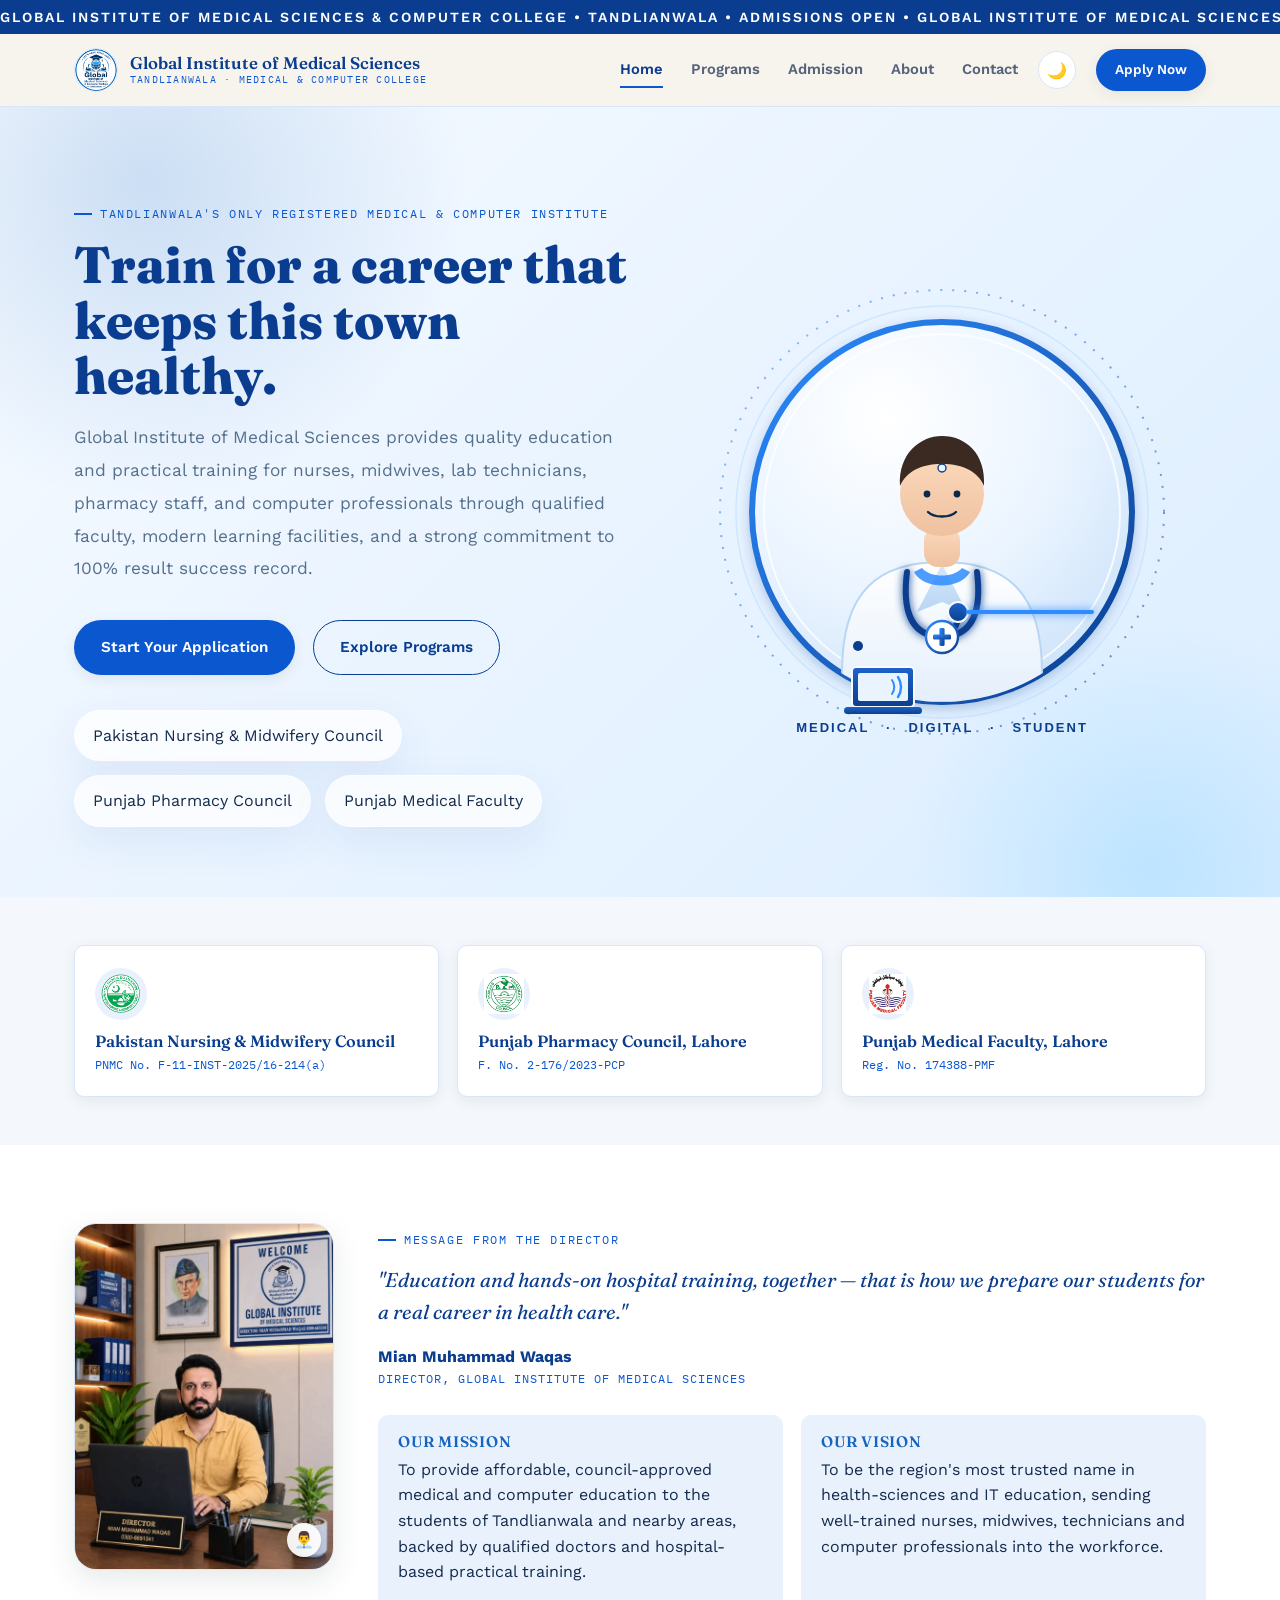
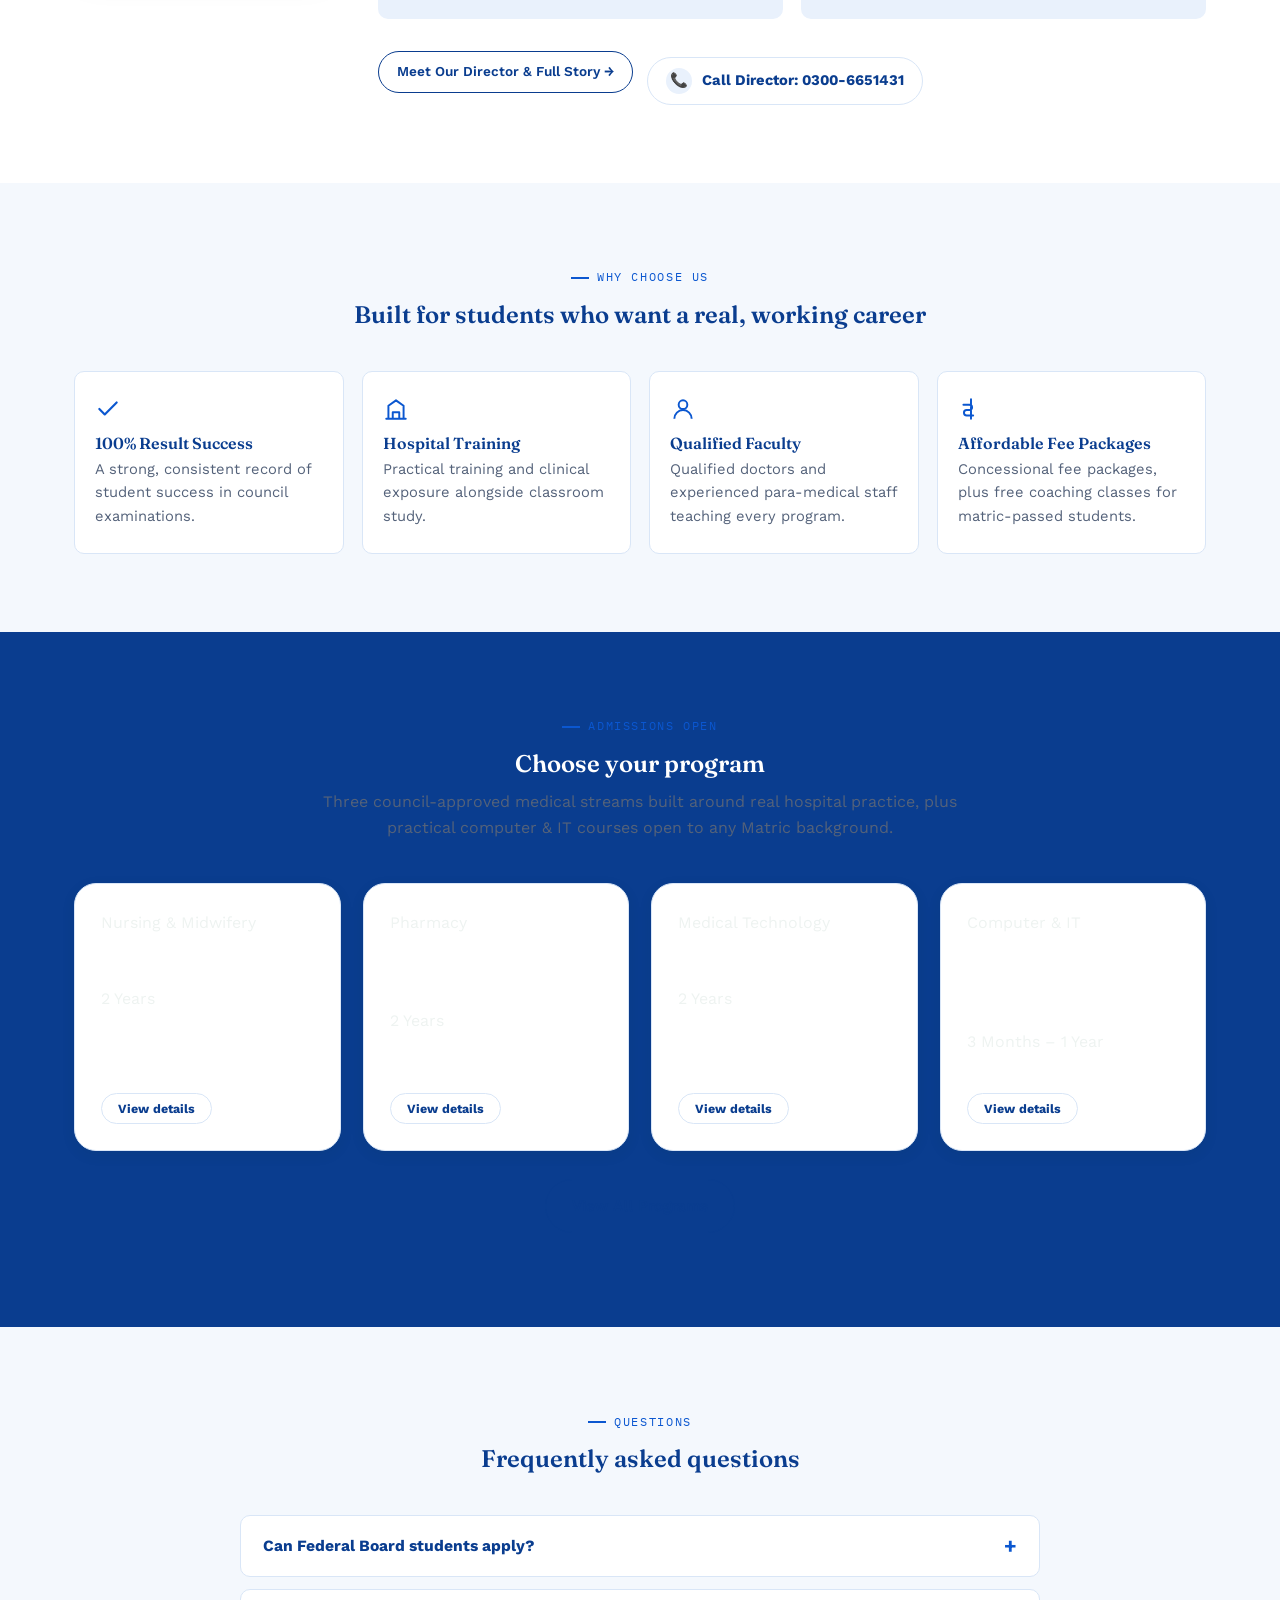
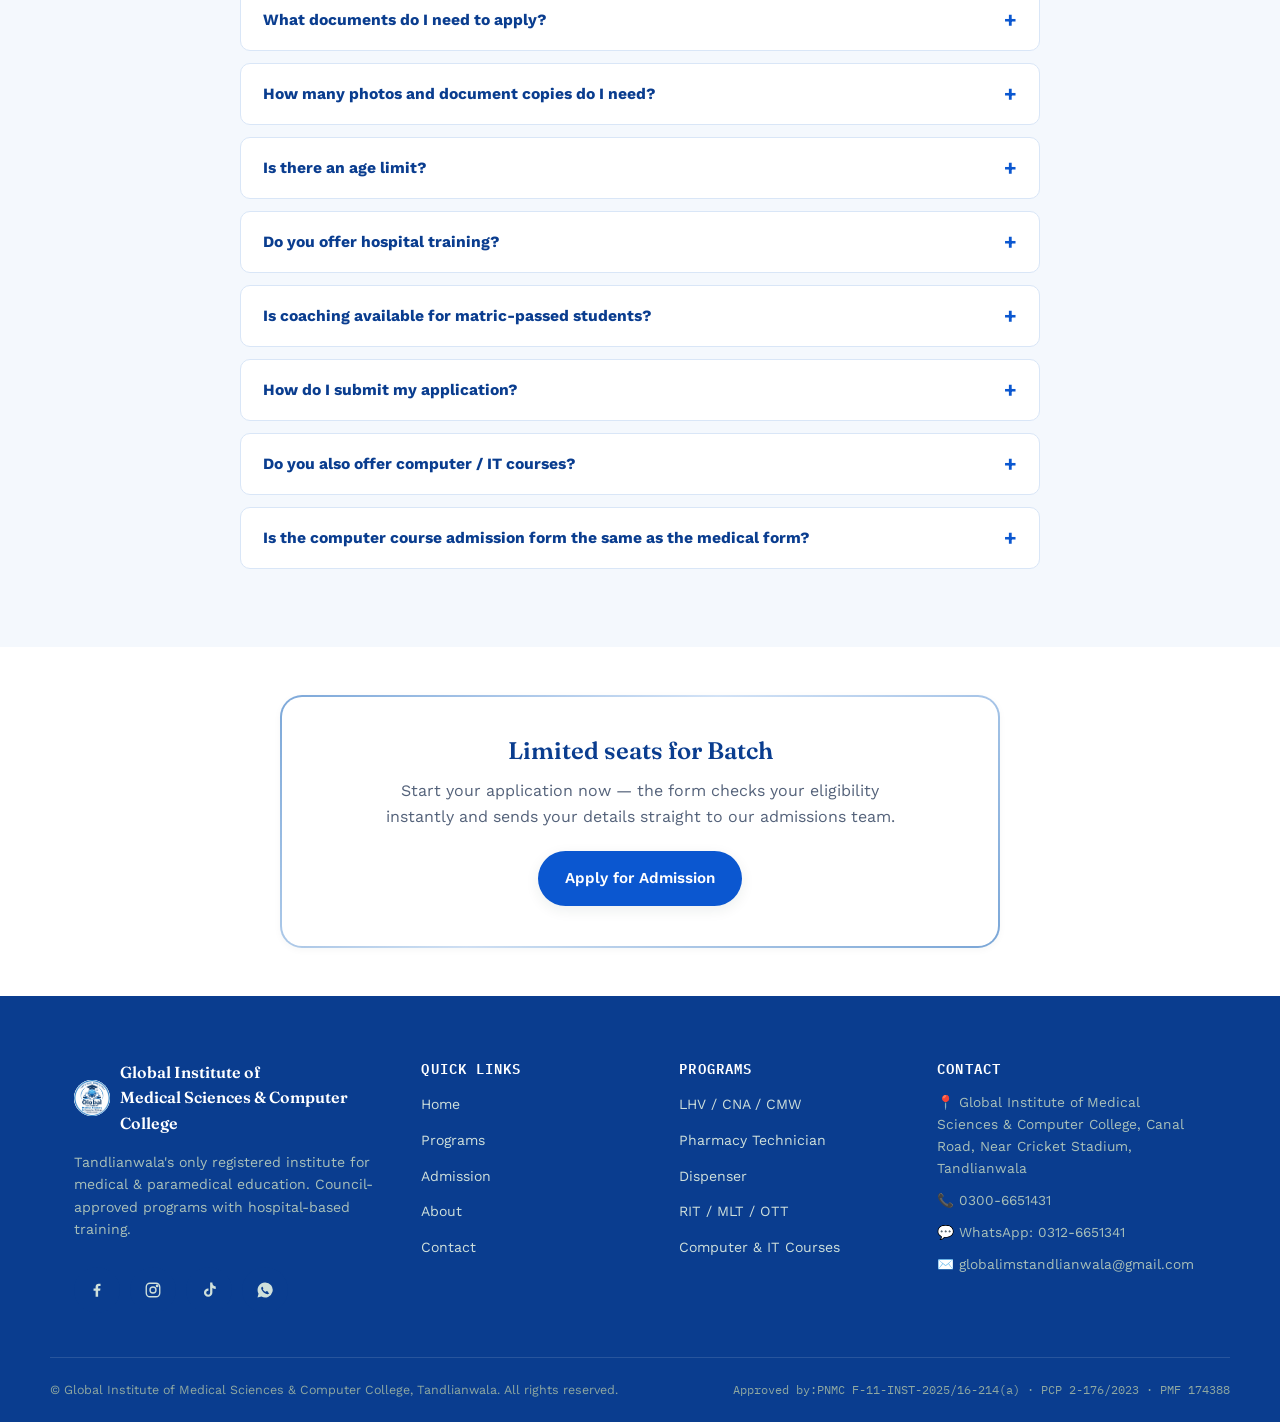
==== commit 0902bfc8: "Auto update: index.html" ====
--- a/index.html
+++ b/index.html
@@ -106,8 +106,8 @@
       <div class="ecg-strip">
         <div class="marquee">
           GLOBAL INSTITUTE OF MEDICAL SCIENCES & COMPUTER COLLEGE • TANDLIANWALA
-          • ADMISSIONS OPEN  • GLOBAL INSTITUTE OF MEDICAL SCIENCES &
-          COMPUTER COLLEGE • TANDLIANWALA • ADMISSIONS OPEN •
+          • ADMISSIONS OPEN • GLOBAL INSTITUTE OF MEDICAL SCIENCES & COMPUTER
+          COLLEGE • TANDLIANWALA • ADMISSIONS OPEN •
         </div>
       </div>
       <div class="header-inner">
@@ -553,7 +553,7 @@
             height="1440"
             loading="lazy"
           />
-          <span class="gims-director-accent" aria-hidden="true">✦</span>
+          <span class="gims-director-accent" aria-hidden="true">👨‍💼</span>
         </div>
         <div>
           <div class="eyebrow">Message from the director</div>
@@ -1042,9 +1042,7 @@
       <div class="container">
         <div class="gims-glow-card" style="max-width: 720px; margin: 0 auto">
           <div class="gims-glow-card-inner">
-            <h2 style="margin-bottom: 14px">
-              Limited seats for Batch 
-            </h2>
+            <h2 style="margin-bottom: 14px">Limited seats for Batch</h2>
             <p
               style="
                 color: var(--ink-soft);
@@ -1198,7 +1196,7 @@
       </div>
       <div class="container footer-bottom">
         <span
-          >©  Global Institute of Medical Sciences & Computer College,
+          >© Global Institute of Medical Sciences & Computer College,
           Tandlianwala. All rights reserved.</span
         >
         <span class="lic-nos"
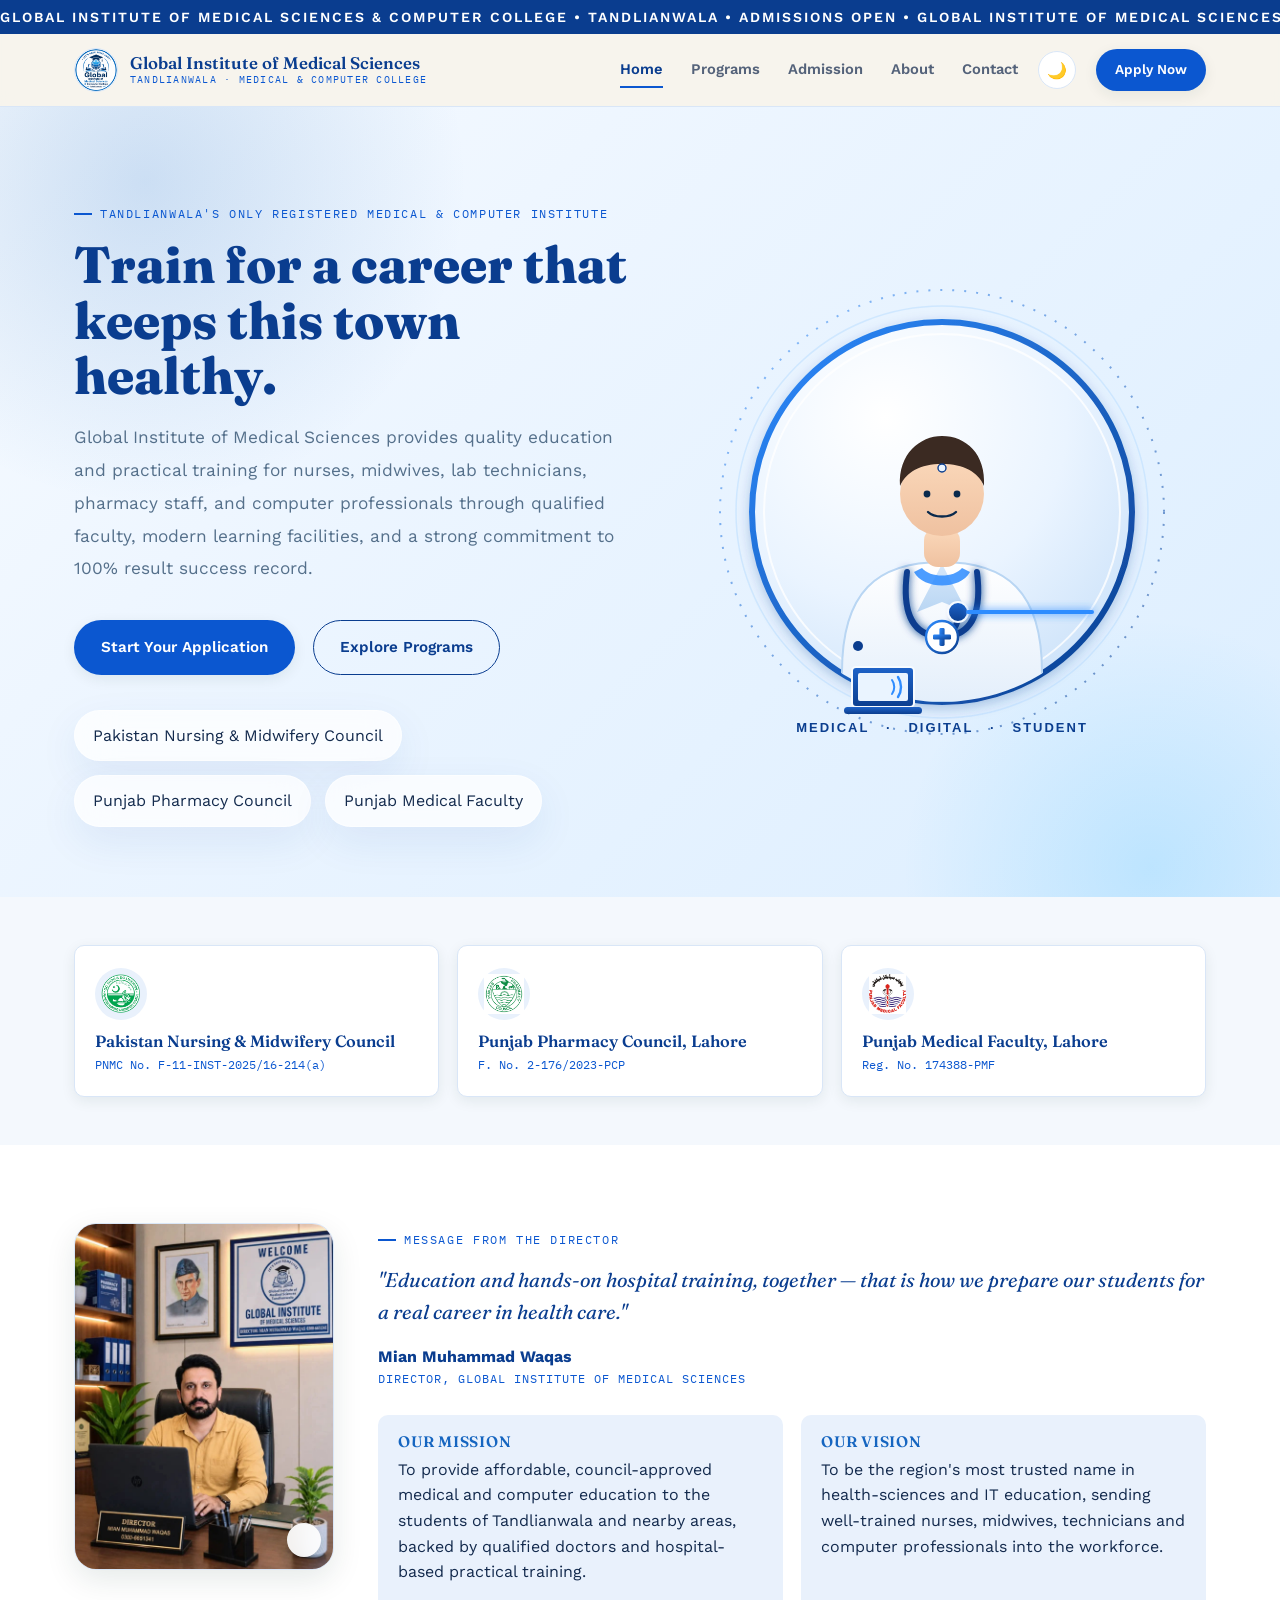
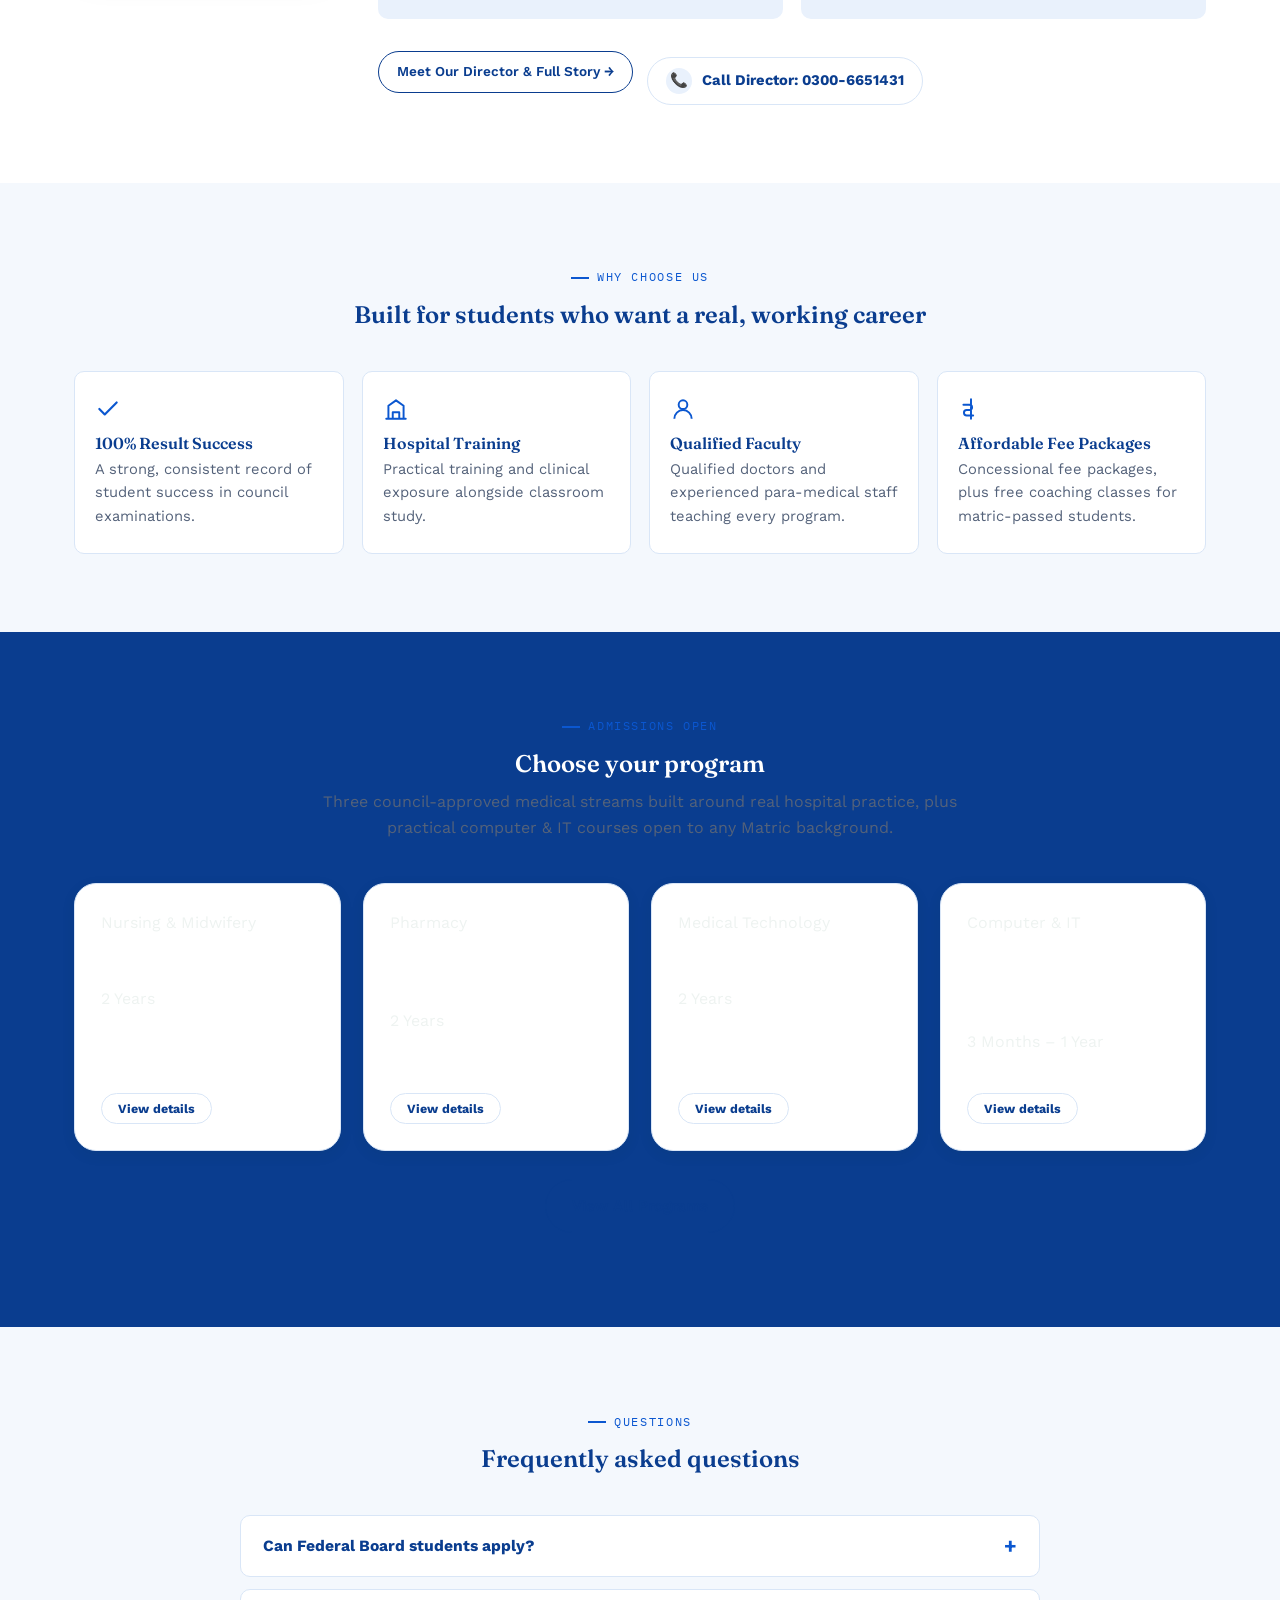
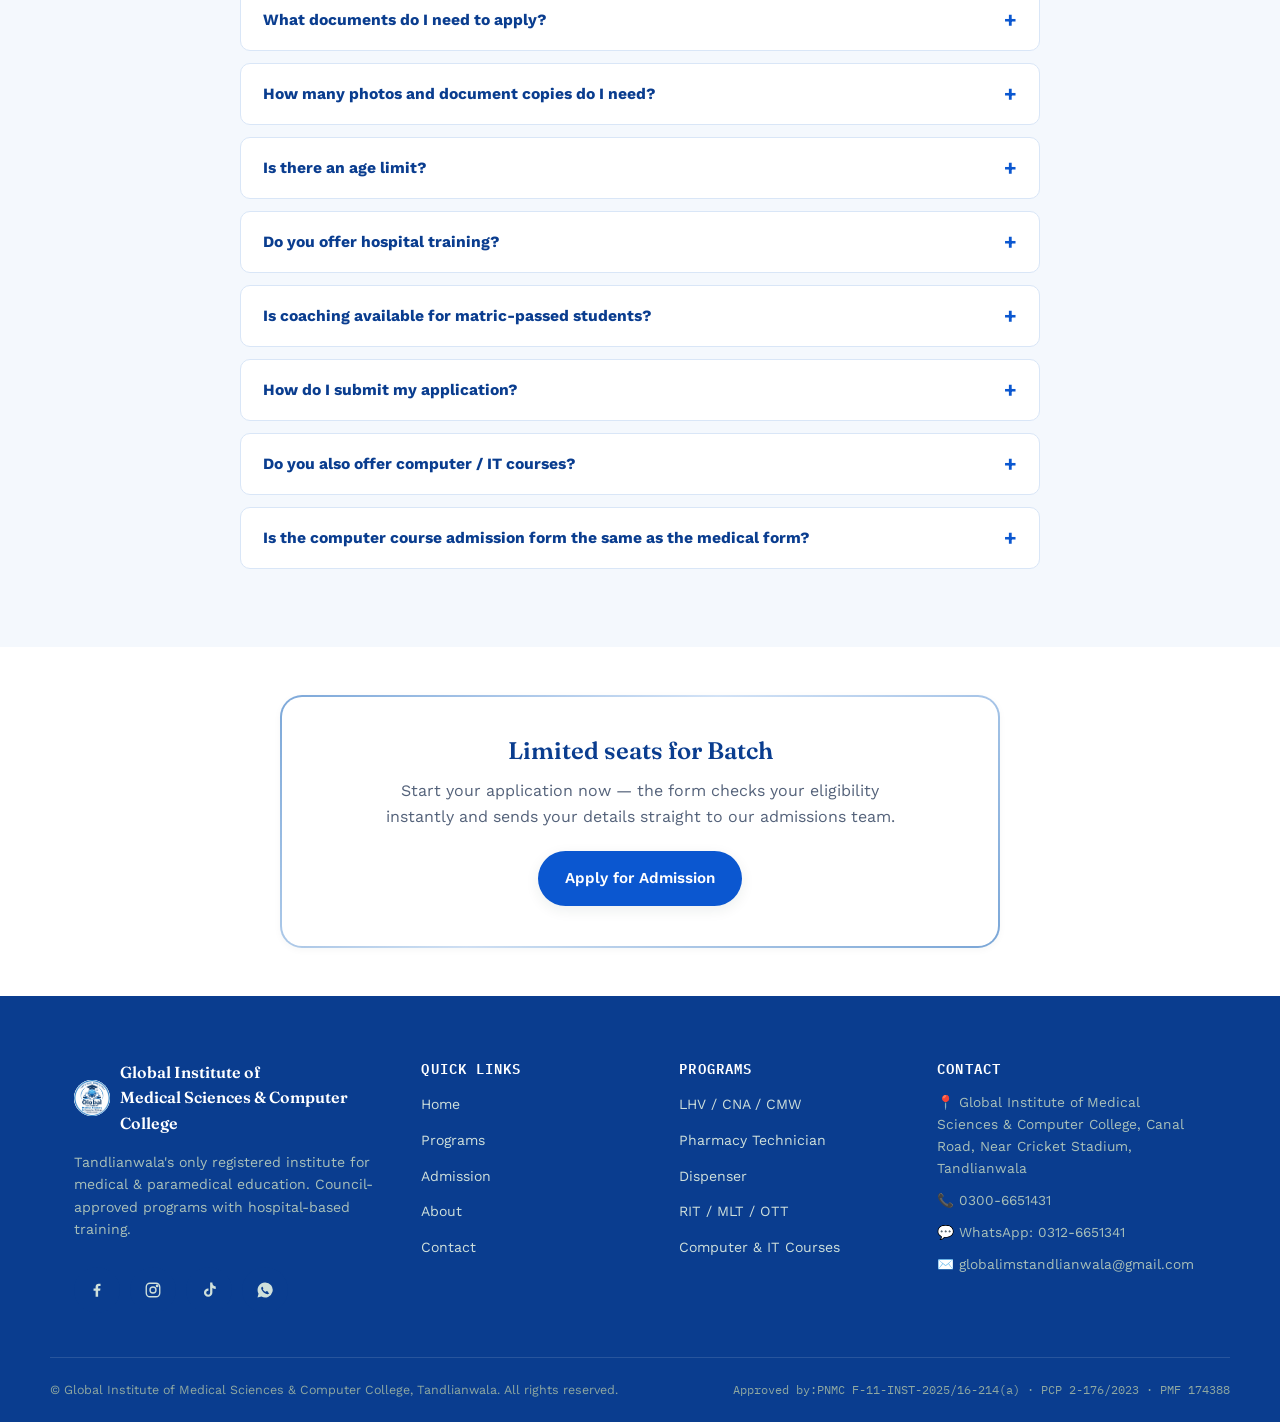
==== commit f64b3b76: "Auto update: index.html" ====
--- a/index.html
+++ b/index.html
@@ -553,7 +553,7 @@
             height="1440"
             loading="lazy"
           />
-          <span class="gims-director-accent" aria-hidden="true">👨‍💼</span>
+          <span class="gims-director-accent" aria-hidden="true"></span>
         </div>
         <div>
           <div class="eyebrow">Message from the director</div>
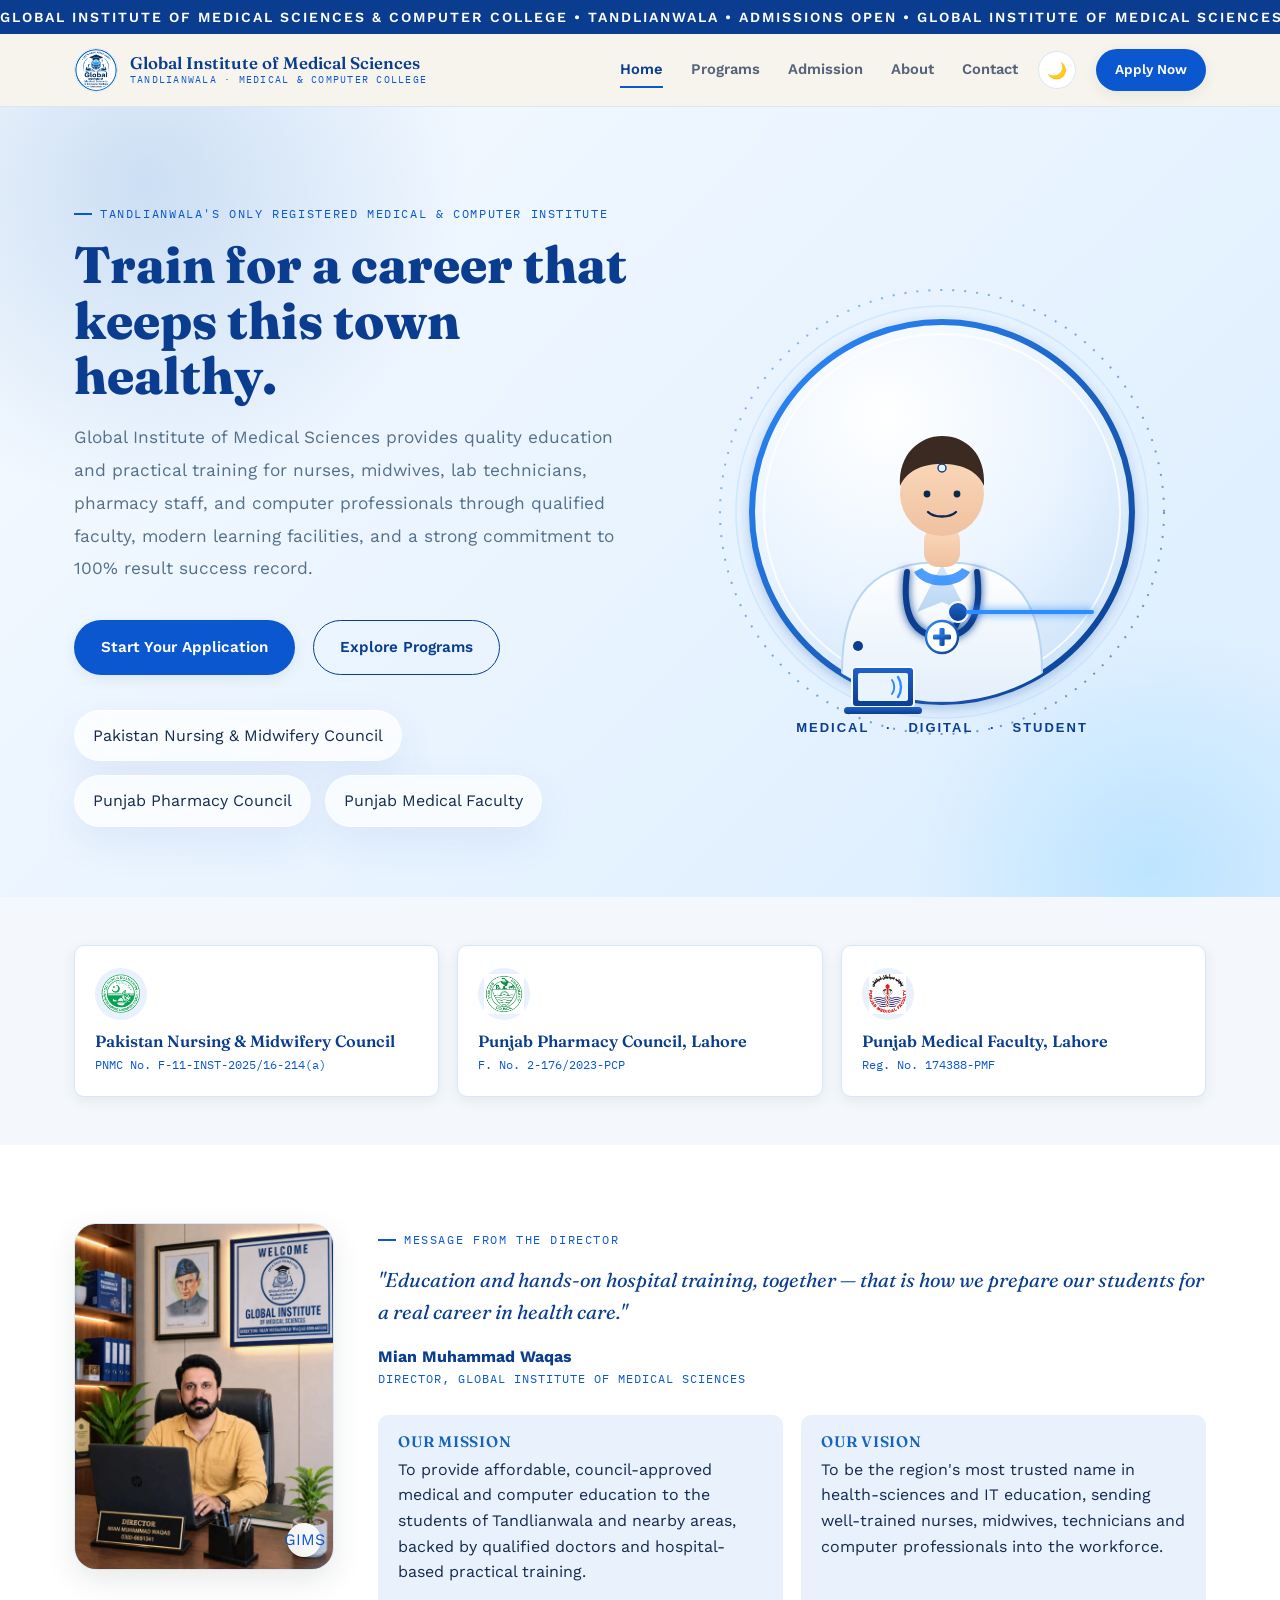
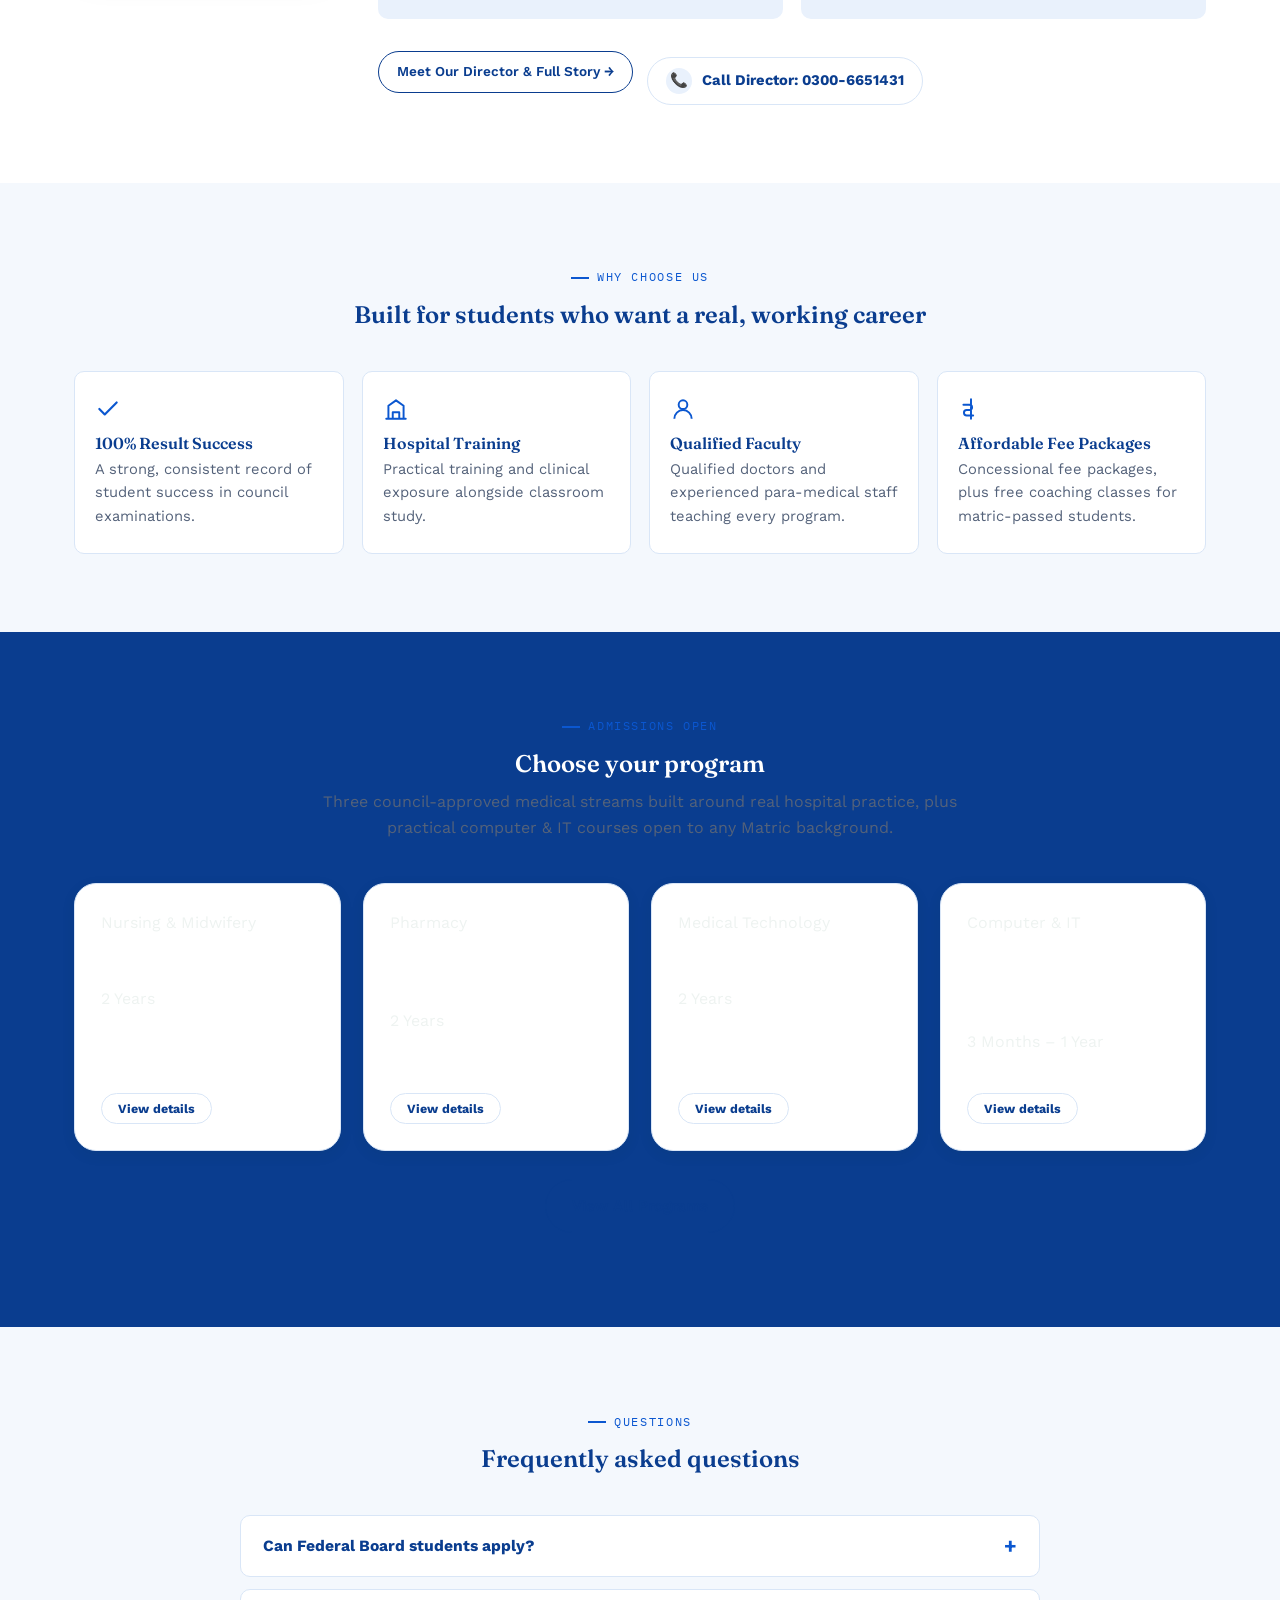
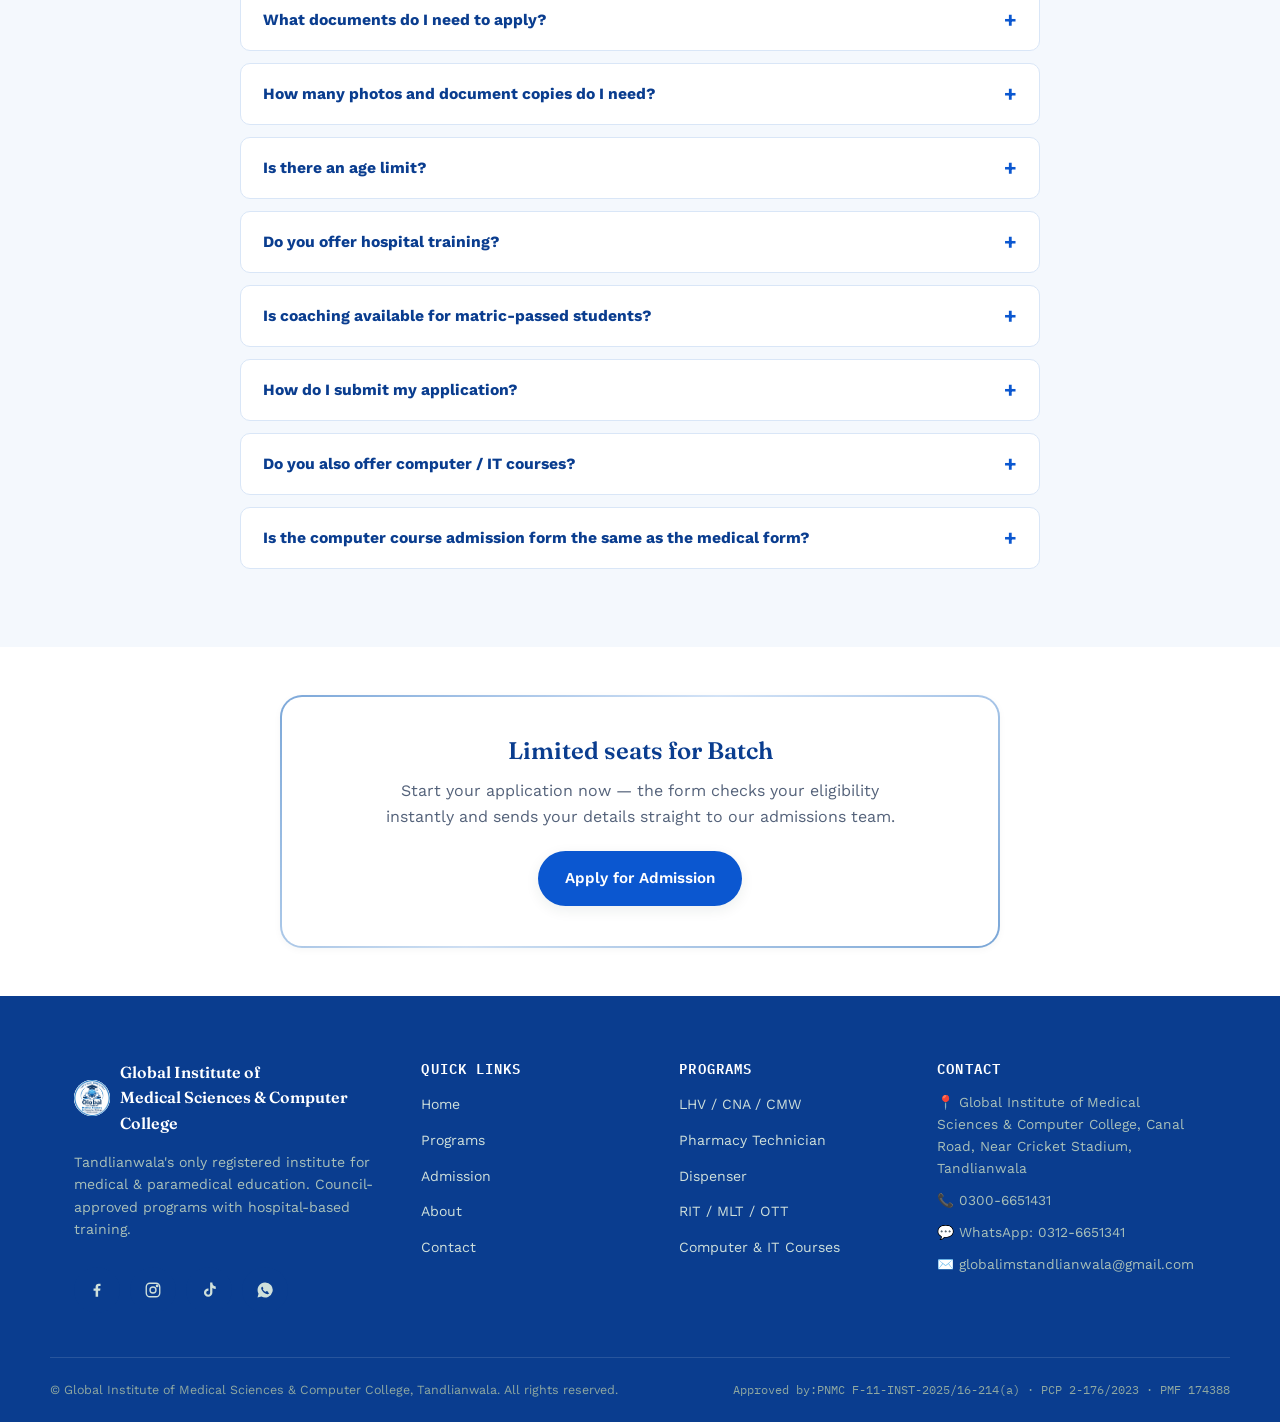
==== commit 758894ad: "Auto update: index.html" ====
--- a/index.html
+++ b/index.html
@@ -553,7 +553,7 @@
             height="1440"
             loading="lazy"
           />
-          <span class="gims-director-accent" aria-hidden="true"></span>
+          <span class="gims-director-accent" aria-hidden="true">GIMS</span>
         </div>
         <div>
           <div class="eyebrow">Message from the director</div>
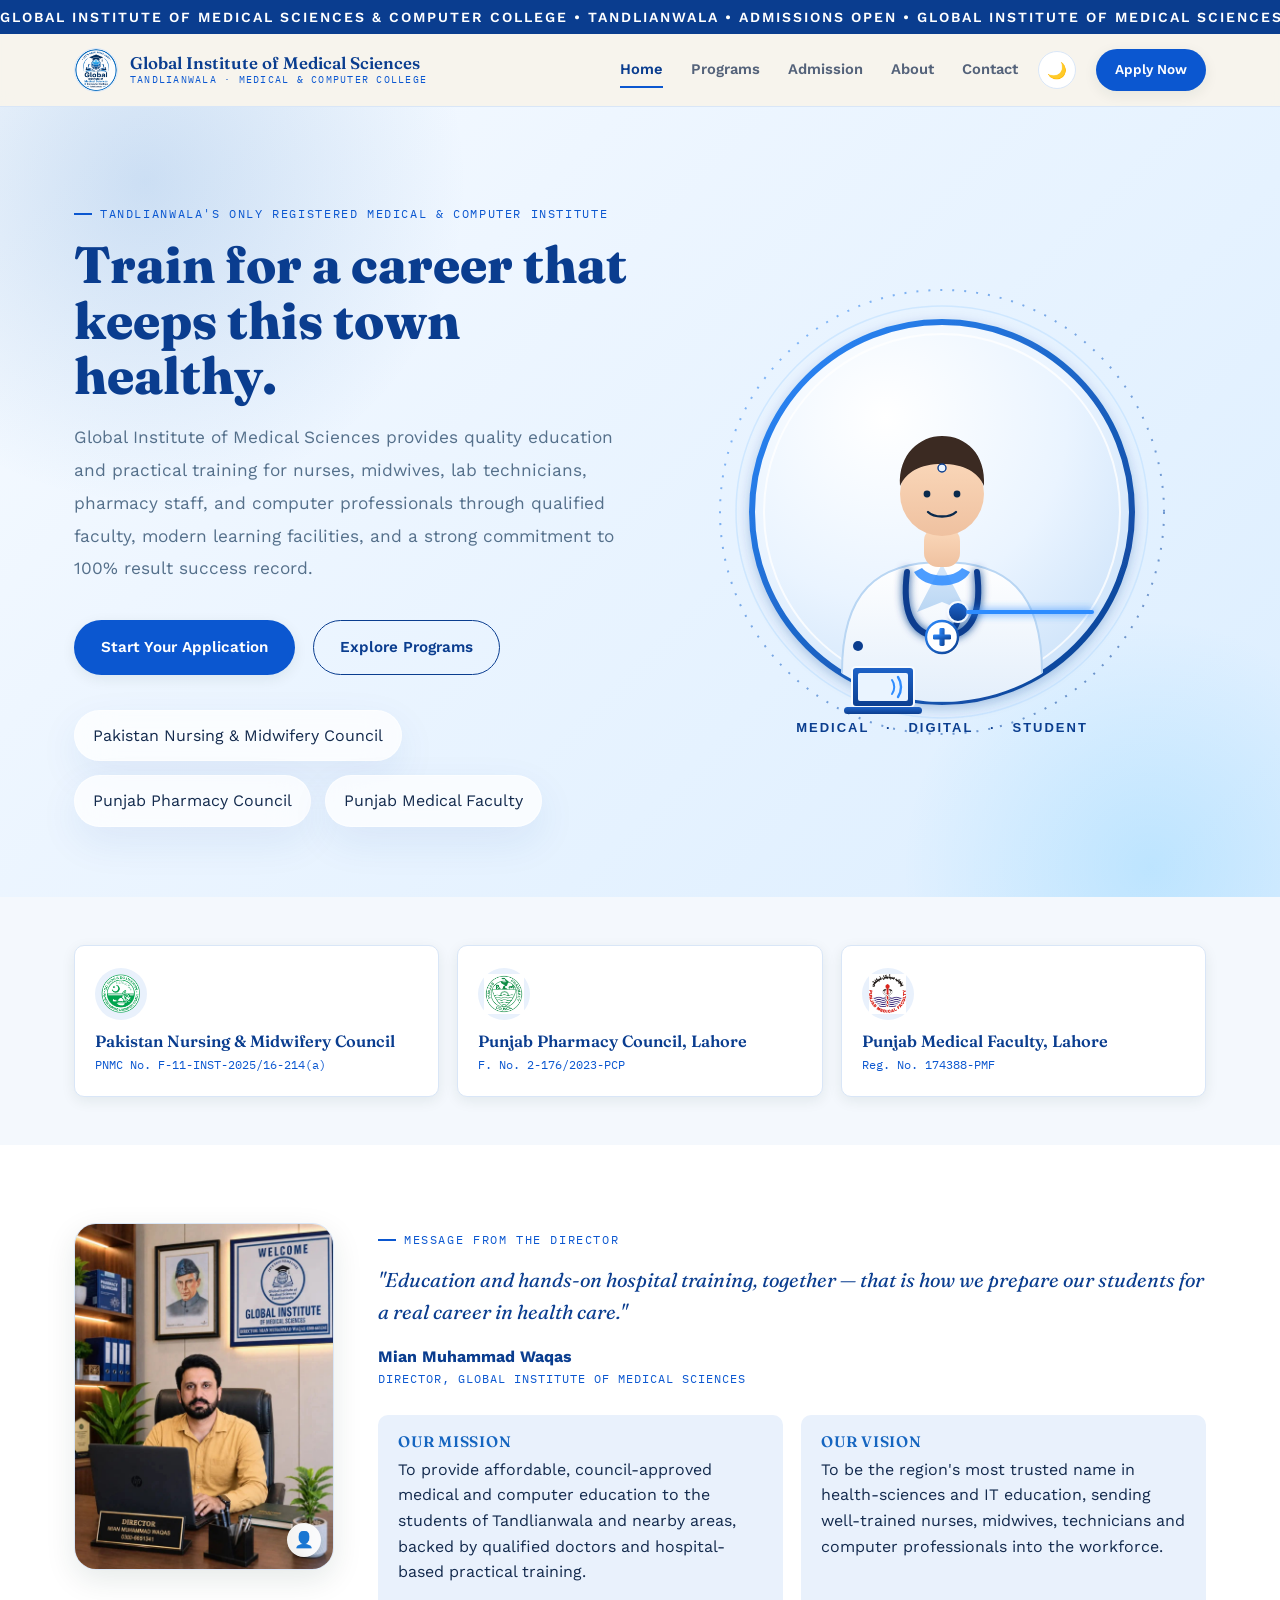
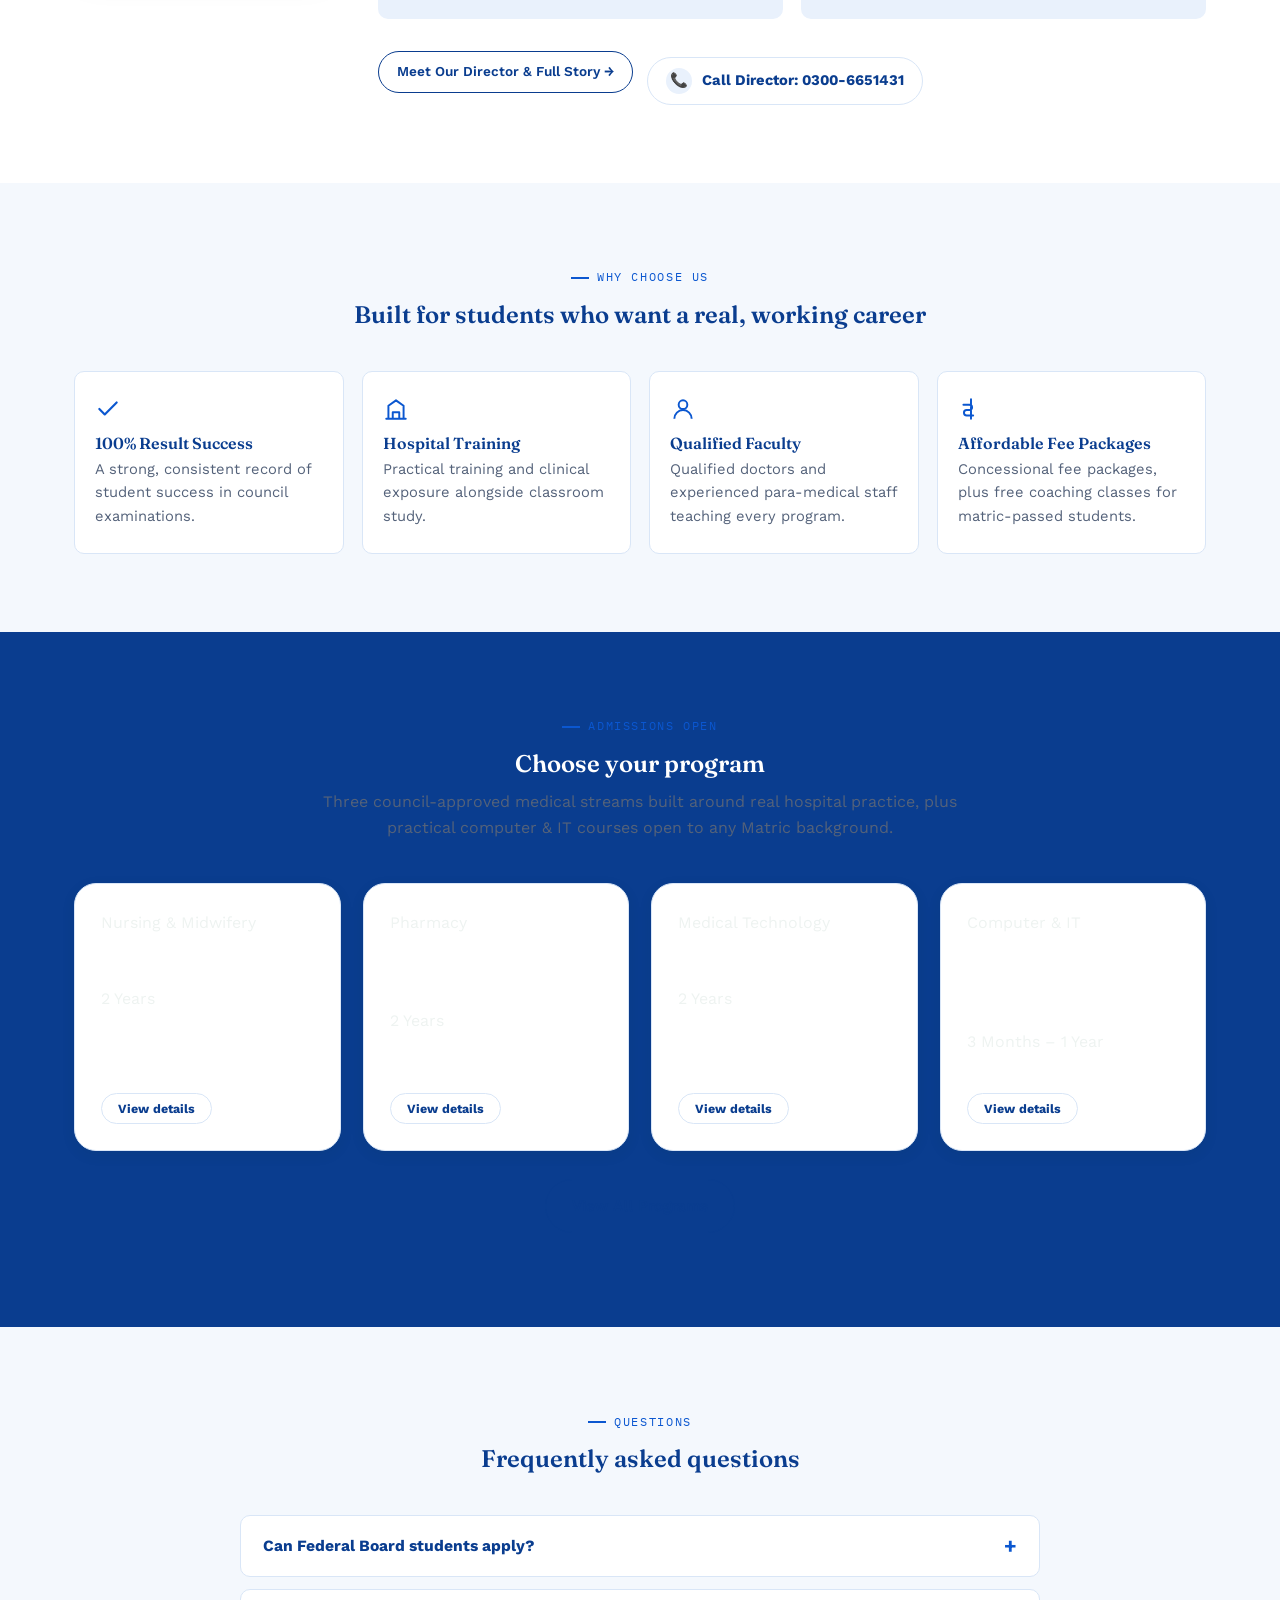
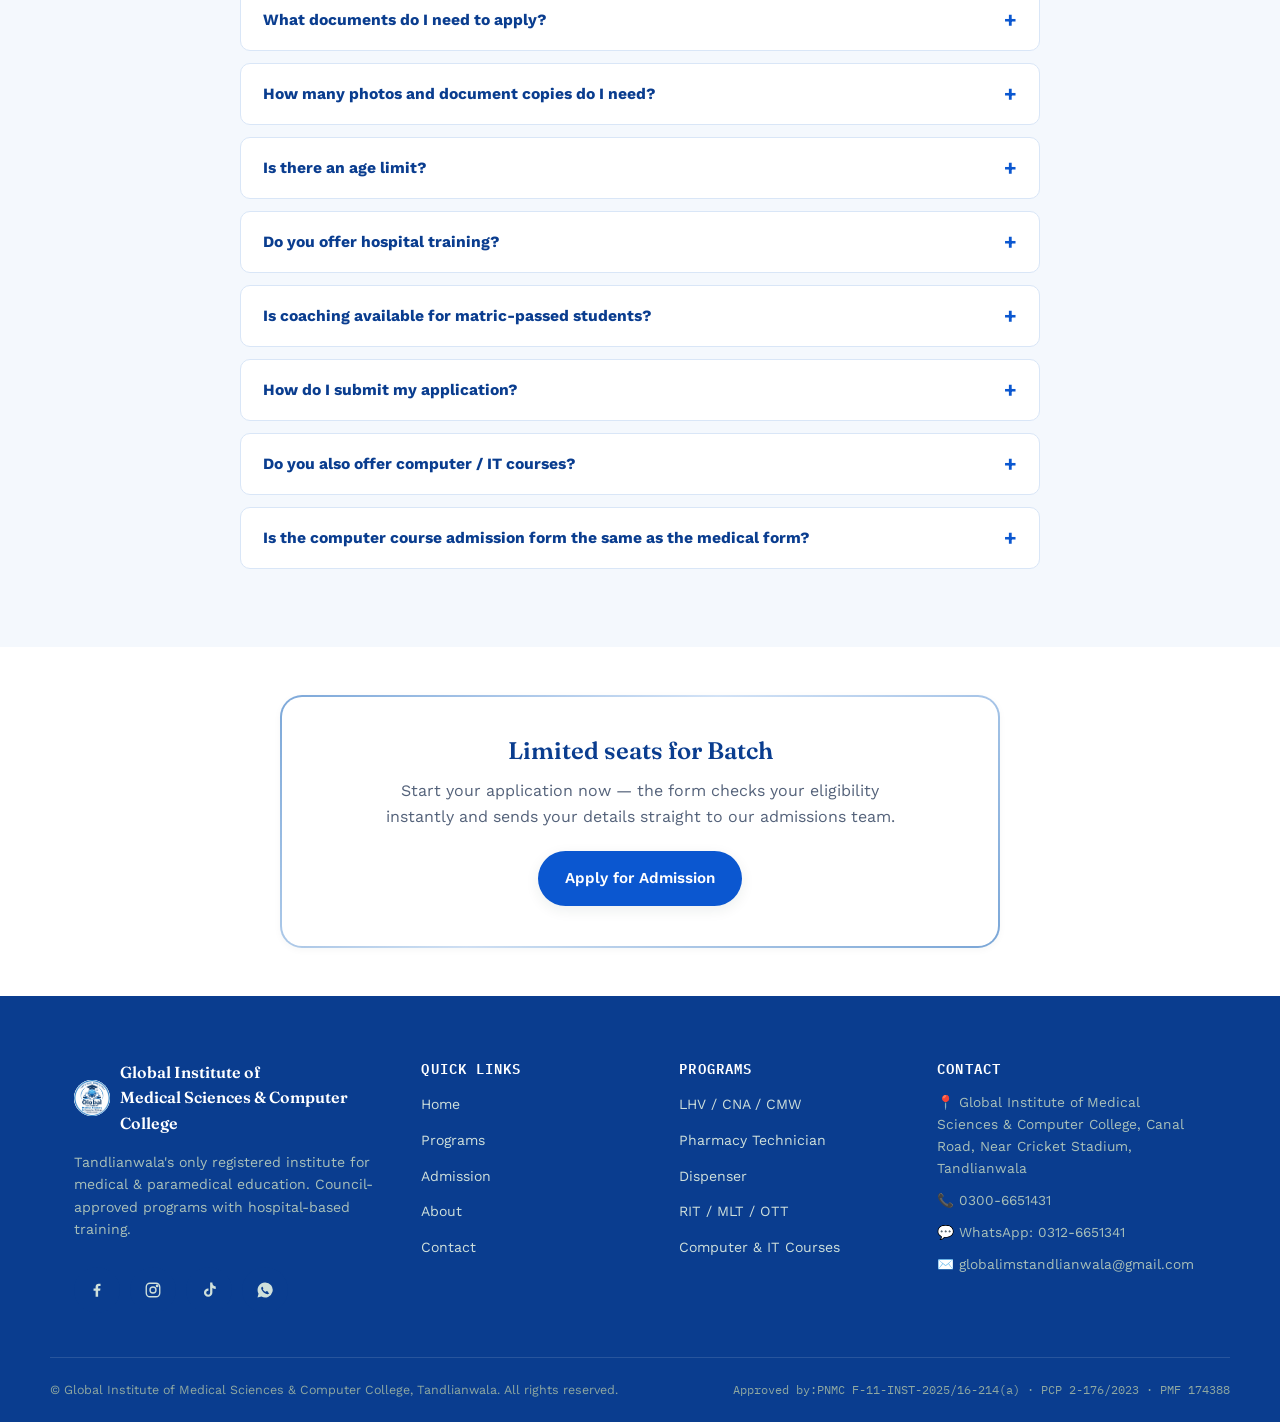
==== commit a205b0f3: "Auto update: index.html" ====
--- a/index.html
+++ b/index.html
@@ -553,7 +553,7 @@
             height="1440"
             loading="lazy"
           />
-          <span class="gims-director-accent" aria-hidden="true">GIMS</span>
+          <span class="gims-director-accent" aria-hidden="true">👤</span>
         </div>
         <div>
           <div class="eyebrow">Message from the director</div>
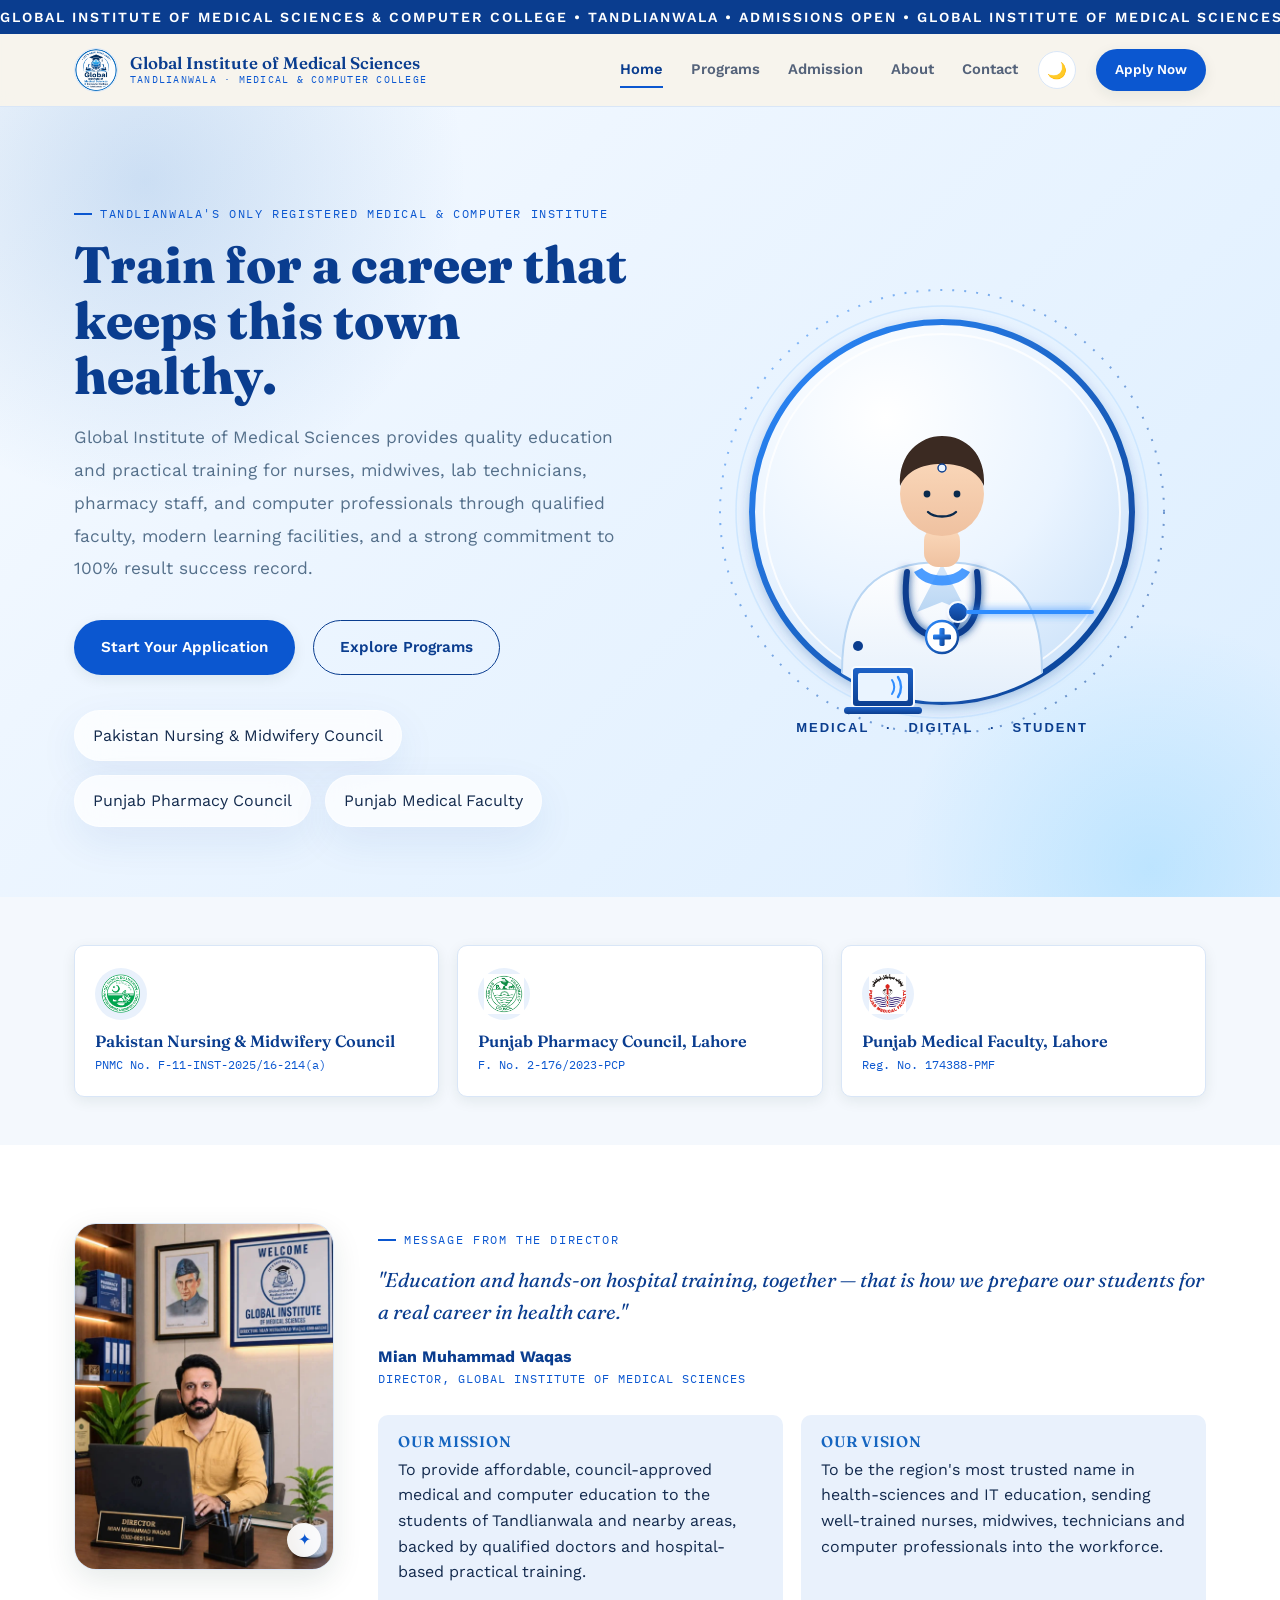
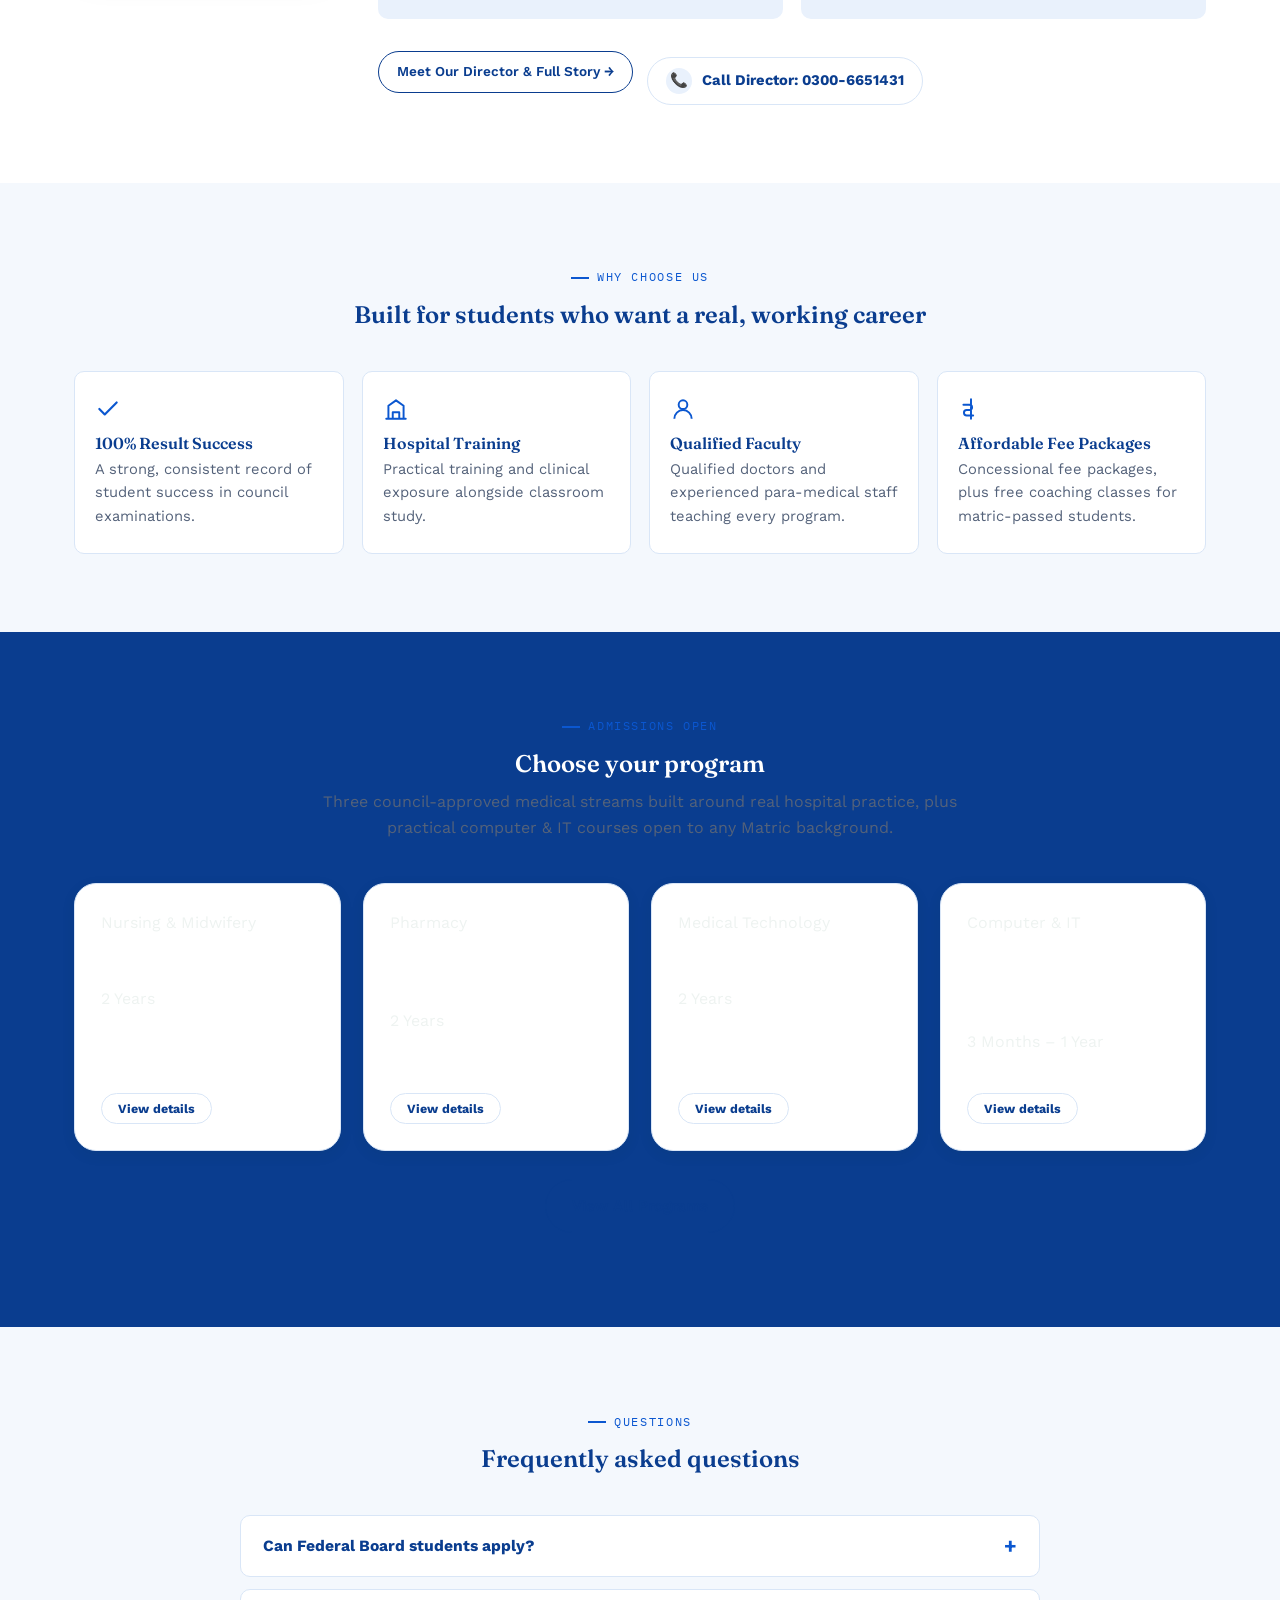
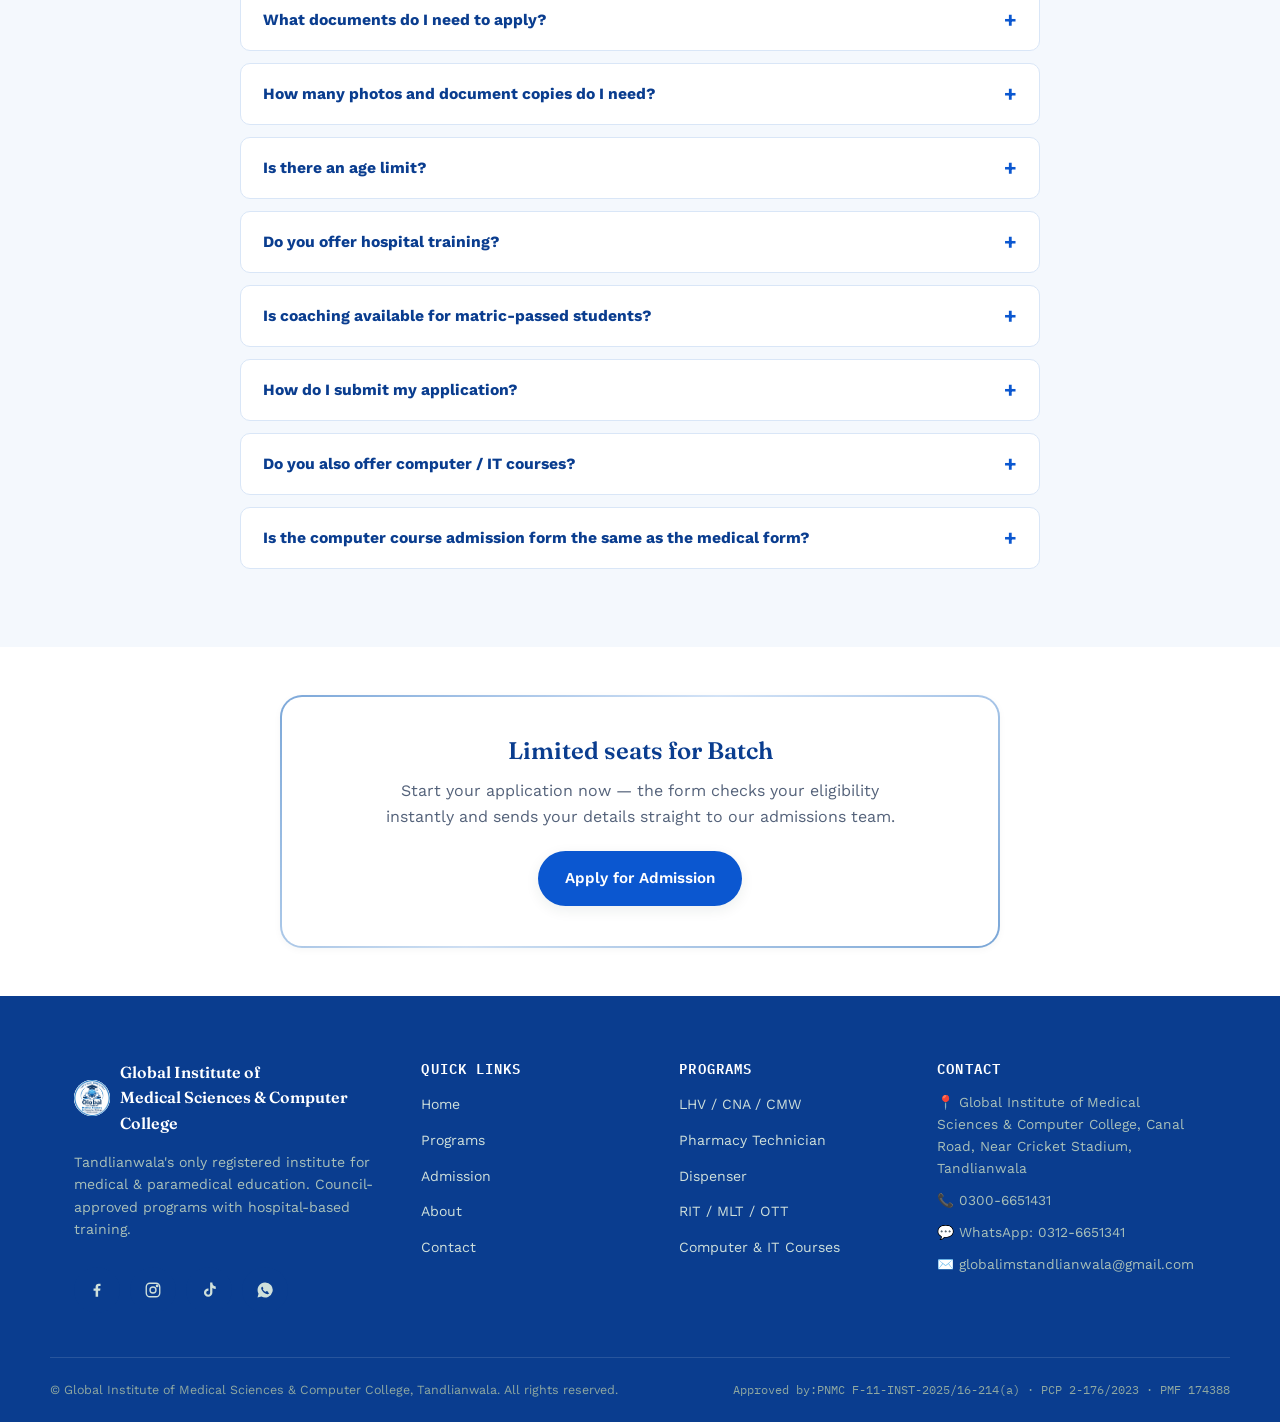
==== commit 9afeb750: "Auto update: index.html" ====
--- a/index.html
+++ b/index.html
@@ -553,7 +553,7 @@
             height="1440"
             loading="lazy"
           />
-          <span class="gims-director-accent" aria-hidden="true">👤</span>
+          <span class="gims-director-accent" aria-hidden="true">✦</span>
         </div>
         <div>
           <div class="eyebrow">Message from the director</div>
